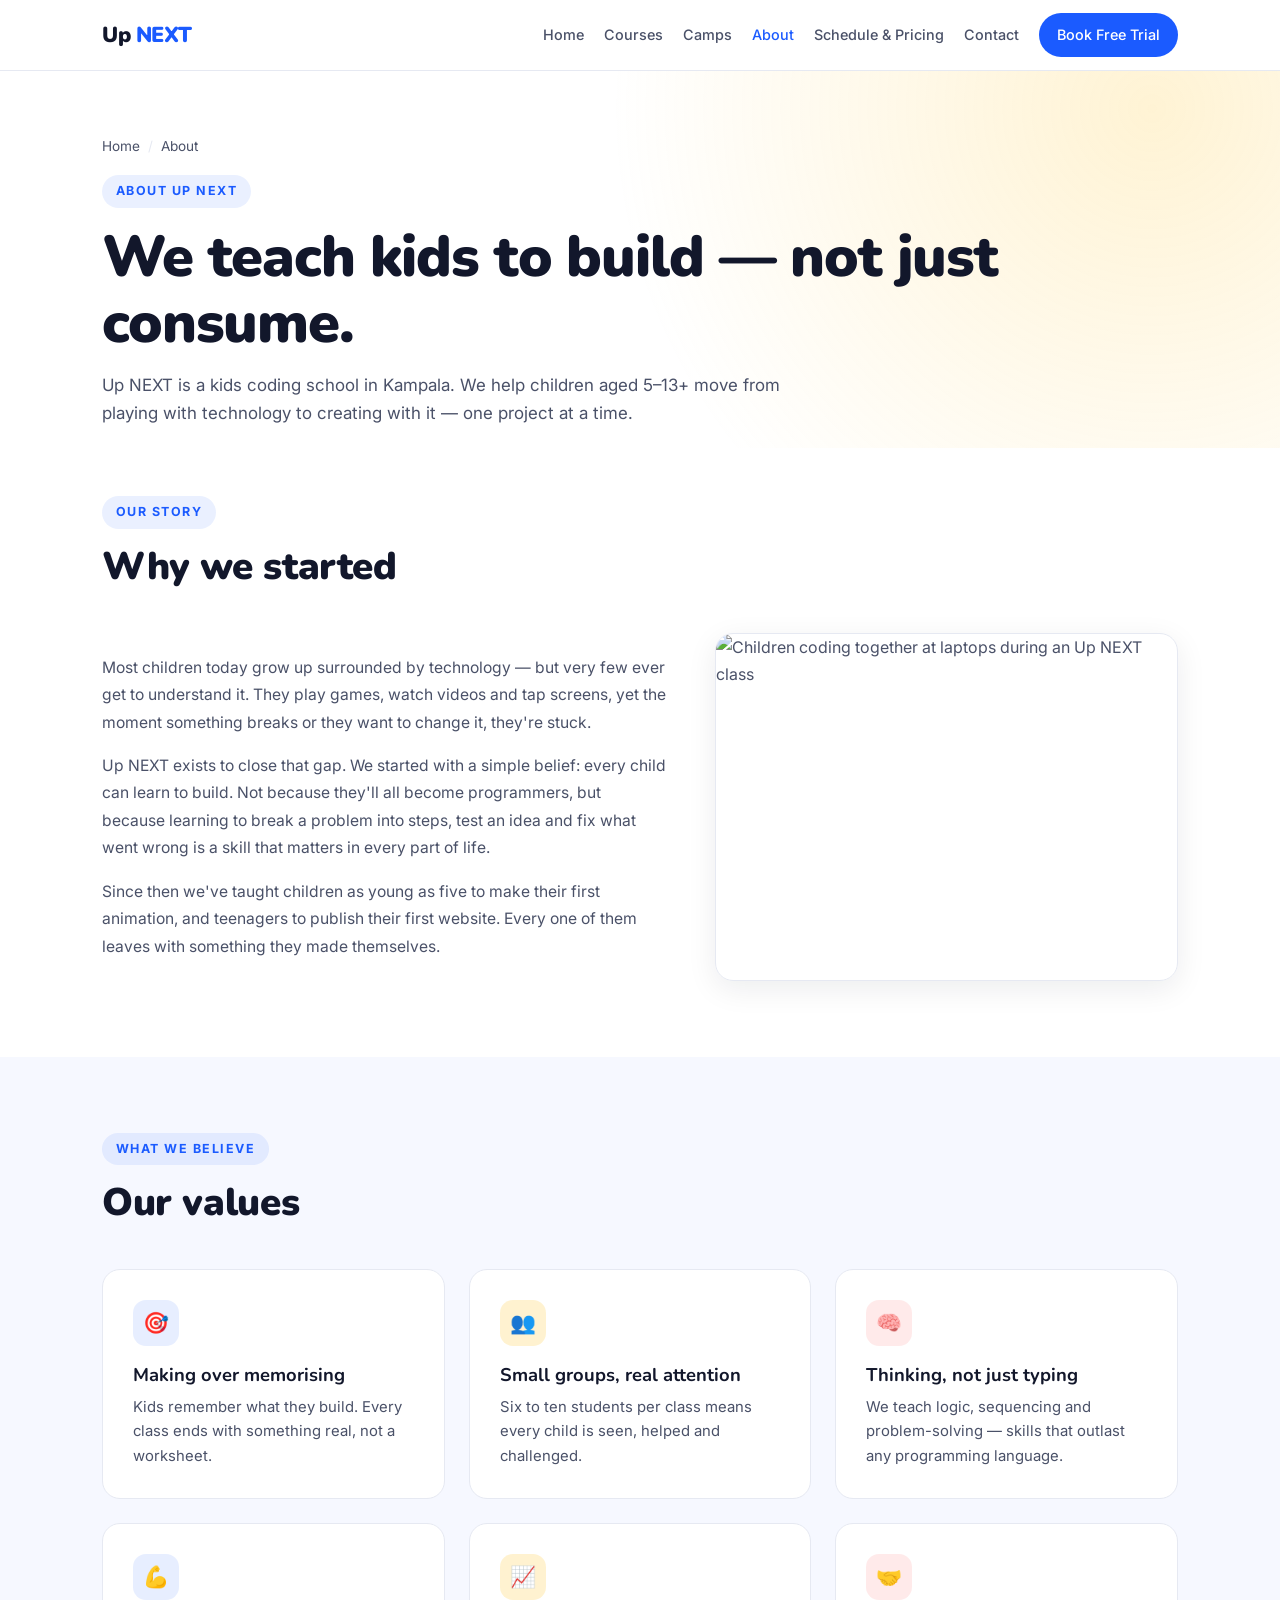
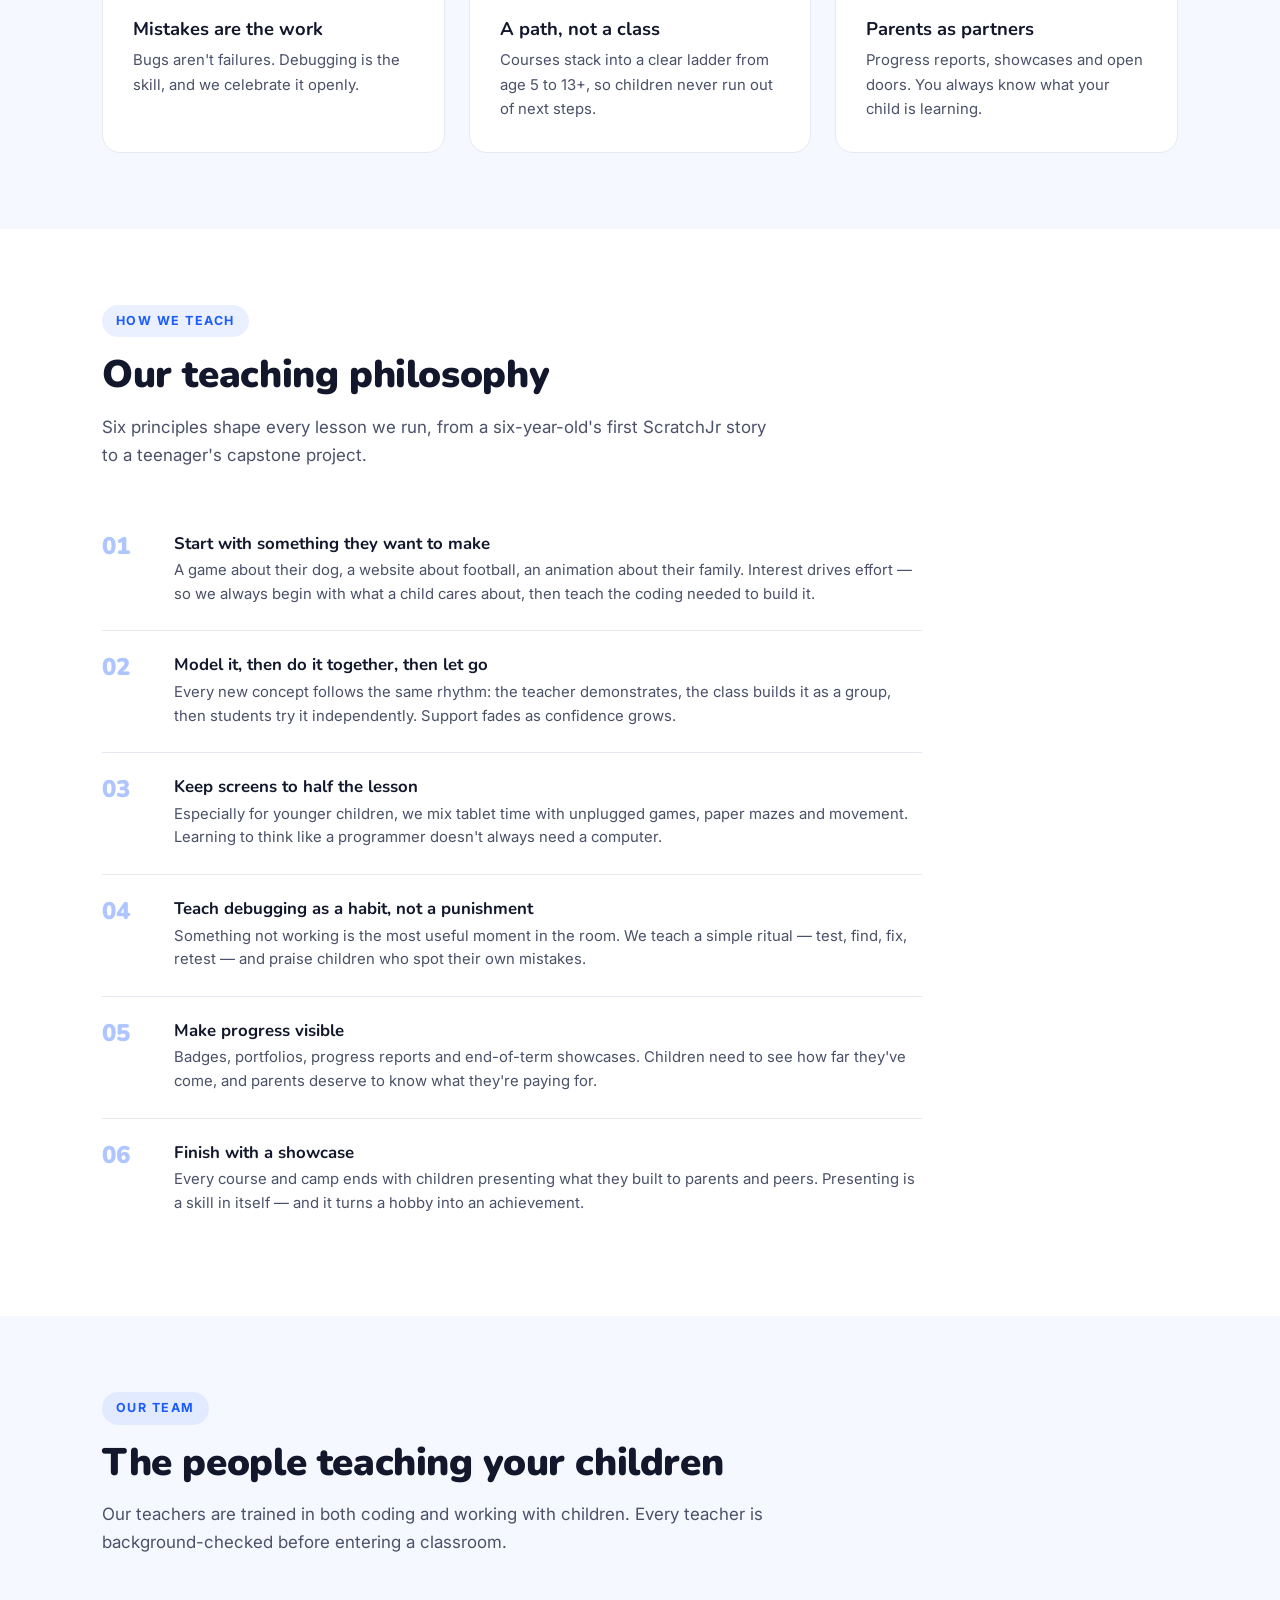
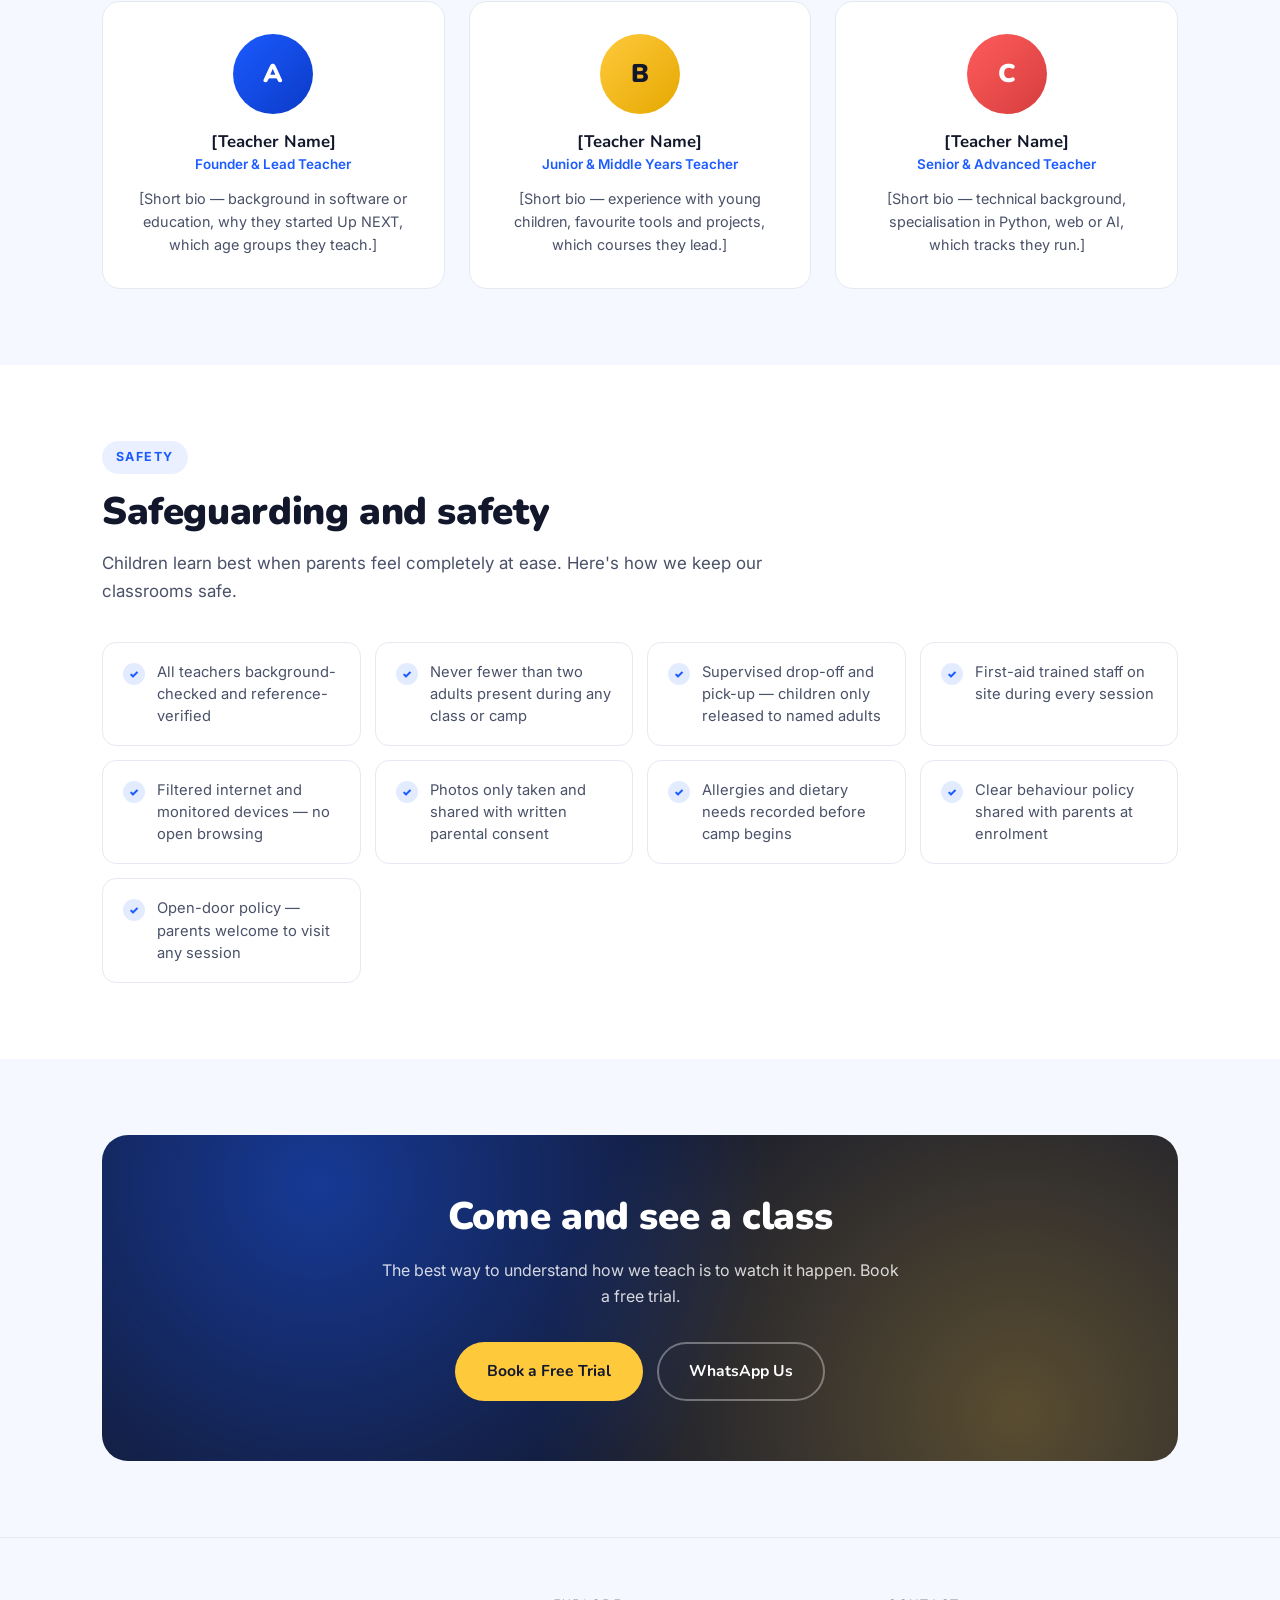
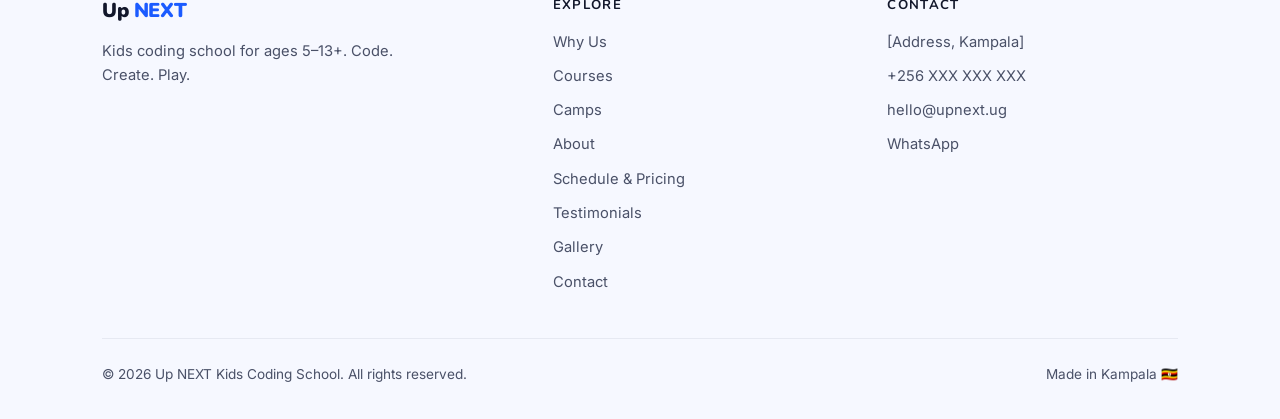
==== about.html @ 72ce0f62 "Initial commit — Up NEXT website" ====
<!DOCTYPE html>
<html lang="en">
<head>
<meta charset="UTF-8" />
<meta name="viewport" content="width=device-width, initial-scale=1.0" />
<title>About Us | Up NEXT Kids Coding School</title>
<meta name="description" content="Up NEXT is a kids coding school in Kampala teaching ages 5–13+ to build games, websites and apps. Meet our team and learn how we teach." />
<link rel="canonical" href="https://upnext.ug/about.html" />

<meta property="og:title" content="About Up NEXT — Kids Coding School" />
<meta property="og:description" content="We teach kids to build, not just consume. Small classes, real projects, ages 5–13+." />
<meta property="og:type" content="website" />
<meta property="og:url" content="https://upnext.ug/about.html" />
<meta property="og:image" content="https://upnext.ug/assets/preview.jpg" />

<link rel="preconnect" href="https://fonts.googleapis.com" />
<link rel="preconnect" href="https://fonts.gstatic.com" crossorigin />
<link href="https://fonts.googleapis.com/css2?family=Nunito:wght@400;700;900&family=Inter:wght@400;500;600&display=swap" rel="stylesheet" />
<link rel="stylesheet" href="assets/styles.css" />
</head>
<body>

<header>
  <div class="wrap nav">
    <a href="index.html" class="brand">Up <span>NEXT</span></a>
    <button class="burger" id="burger" aria-label="Menu" aria-expanded="false">
      <span></span><span></span><span></span>
    </button>
    <nav class="nav-links" id="navLinks">
      <a href="index.html">Home</a>
      <a href="courses.html">Courses</a>
      <a href="camps.html">Camps</a>
      <a href="about.html" class="active">About</a>
      <a href="schedule.html">Schedule &amp; Pricing</a>
      <a href="contact.html">Contact</a>
      <a href="contact.html" class="nav-cta">Book Free Trial</a>
    </nav>
  </div>
</header>

<!-- ==================== HERO ==================== -->
<div class="page-hero">
  <div class="wrap">
    <p class="crumbs"><a href="index.html">Home</a><span>/</span>About</p>
    <span class="eyebrow">About Up NEXT</span>
    <h1>We teach kids to build — not just consume.</h1>
    <p class="lead">
      Up NEXT is a kids coding school in Kampala. We help children aged 5–13+
      move from playing with technology to creating with it — one project at a time.
    </p>
  </div>
</div>

<!-- ==================== STORY ==================== -->
<section style="padding-top:48px">
  <div class="wrap">
    <span class="eyebrow">Our story</span>
    <h2>Why we started</h2>

    <div class="story">
      <div class="story-text">
        <p>
          Most children today grow up surrounded by technology — but very few
          ever get to understand it. They play games, watch videos and tap
          screens, yet the moment something breaks or they want to change it,
          they're stuck.
        </p>
        <p>
          Up NEXT exists to close that gap. We started with a simple belief:
          every child can learn to build. Not because they'll all become
          programmers, but because learning to break a problem into steps,
          test an idea and fix what went wrong is a skill that matters in
          every part of life.
        </p>
        <p>
          Since then we've taught children as young as five to make their
          first animation, and teenagers to publish their first website.
          Every one of them leaves with something they made themselves.
        </p>
      </div>

      <div class="story-img">
        <img src="assets/gallery/class-01.jpg"
             alt="Children coding together at laptops during an Up NEXT class"
             loading="lazy" />
      </div>
    </div>
  </div>
</section>

<!-- ==================== VALUES ==================== -->
<section class="soft">
  <div class="wrap">
    <span class="eyebrow">What we believe</span>
    <h2>Our values</h2>

    <div class="grid-3">
      <div class="card">
        <div class="icon">🎯</div>
        <h3>Making over memorising</h3>
        <p>Kids remember what they build. Every class ends with something real, not a worksheet.</p>
      </div>
      <div class="card">
        <div class="icon y">👥</div>
        <h3>Small groups, real attention</h3>
        <p>Six to ten students per class means every child is seen, helped and challenged.</p>
      </div>
      <div class="card">
        <div class="icon c">🧠</div>
        <h3>Thinking, not just typing</h3>
        <p>We teach logic, sequencing and problem-solving — skills that outlast any programming language.</p>
      </div>
      <div class="card">
        <div class="icon">💪</div>
        <h3>Mistakes are the work</h3>
        <p>Bugs aren't failures. Debugging is the skill, and we celebrate it openly.</p>
      </div>
      <div class="card">
        <div class="icon y">📈</div>
        <h3>A path, not a class</h3>
        <p>Courses stack into a clear ladder from age 5 to 13+, so children never run out of next steps.</p>
      </div>
      <div class="card">
        <div class="icon c">🤝</div>
        <h3>Parents as partners</h3>
        <p>Progress reports, showcases and open doors. You always know what your child is learning.</p>
      </div>
    </div>
  </div>
</section>

<!-- ==================== PHILOSOPHY ==================== -->
<section>
  <div class="wrap">
    <span class="eyebrow">How we teach</span>
    <h2>Our teaching philosophy</h2>
    <p class="lead" style="margin-top:16px">
      Six principles shape every lesson we run, from a six-year-old's first
      ScratchJr story to a teenager's capstone project.
    </p>

    <div class="philosophy">

      <div class="phil-item">
        <div class="phil-num">01</div>
        <div>
          <h3>Start with something they want to make</h3>
          <p>A game about their dog, a website about football, an animation about their family. Interest drives effort — so we always begin with what a child cares about, then teach the coding needed to build it.</p>
        </div>
      </div>

      <div class="phil-item">
        <div class="phil-num">02</div>
        <div>
          <h3>Model it, then do it together, then let go</h3>
          <p>Every new concept follows the same rhythm: the teacher demonstrates, the class builds it as a group, then students try it independently. Support fades as confidence grows.</p>
        </div>
      </div>

      <div class="phil-item">
        <div class="phil-num">03</div>
        <div>
          <h3>Keep screens to half the lesson</h3>
          <p>Especially for younger children, we mix tablet time with unplugged games, paper mazes and movement. Learning to think like a programmer doesn't always need a computer.</p>
        </div>
      </div>

      <div class="phil-item">
        <div class="phil-num">04</div>
        <div>
          <h3>Teach debugging as a habit, not a punishment</h3>
          <p>Something not working is the most useful moment in the room. We teach a simple ritual — test, find, fix, retest — and praise children who spot their own mistakes.</p>
        </div>
      </div>

      <div class="phil-item">
        <div class="phil-num">05</div>
        <div>
          <h3>Make progress visible</h3>
          <p>Badges, portfolios, progress reports and end-of-term showcases. Children need to see how far they've come, and parents deserve to know what they're paying for.</p>
        </div>
      </div>

      <div class="phil-item">
        <div class="phil-num">06</div>
        <div>
          <h3>Finish with a showcase</h3>
          <p>Every course and camp ends with children presenting what they built to parents and peers. Presenting is a skill in itself — and it turns a hobby into an achievement.</p>
        </div>
      </div>

    </div>
  </div>
</section>

<!-- ==================== TEAM ==================== -->
<section class="soft">
  <div class="wrap">
    <span class="eyebrow">Our team</span>
    <h2>The people teaching your children</h2>
    <p class="lead" style="margin-top:16px">
      Our teachers are trained in both coding and working with children.
      Every teacher is background-checked before entering a classroom.
    </p>

    <div class="team-grid">

      <div class="team-card">
        <div class="team-avatar">A</div>
        <h3>[Teacher Name]</h3>
        <div class="team-role">Founder &amp; Lead Teacher</div>
        <p>[Short bio — background in software or education, why they started Up NEXT, which age groups they teach.]</p>
      </div>

      <div class="team-card">
        <div class="team-avatar y">B</div>
        <h3>[Teacher Name]</h3>
        <div class="team-role">Junior &amp; Middle Years Teacher</div>
        <p>[Short bio — experience with young children, favourite tools and projects, which courses they lead.]</p>
      </div>

      <div class="team-card">
        <div class="team-avatar c">C</div>
        <h3>[Teacher Name]</h3>
        <div class="team-role">Senior &amp; Advanced Teacher</div>
        <p>[Short bio — technical background, specialisation in Python, web or AI, which tracks they run.]</p>
      </div>

    </div>
  </div>
</section>

<!-- ==================== SAFETY ==================== -->
<section>
  <div class="wrap">
    <span class="eyebrow">Safety</span>
    <h2>Safeguarding and safety</h2>
    <p class="lead" style="margin-top:16px">
      Children learn best when parents feel completely at ease. Here's how we
      keep our classrooms safe.
    </p>

    <div class="includes-grid">
      <div class="include">
        <div class="tick">✓</div>
        <div>All teachers background-checked and reference-verified</div>
      </div>
      <div class="include">
        <div class="tick">✓</div>
        <div>Never fewer than two adults present during any class or camp</div>
      </div>
      <div class="include">
        <div class="tick">✓</div>
        <div>Supervised drop-off and pick-up — children only released to named adults</div>
      </div>
      <div class="include">
        <div class="tick">✓</div>
        <div>First-aid trained staff on site during every session</div>
      </div>
      <div class="include">
        <div class="tick">✓</div>
        <div>Filtered internet and monitored devices — no open browsing</div>
      </div>
      <div class="include">
        <div class="tick">✓</div>
        <div>Photos only taken and shared with written parental consent</div>
      </div>
      <div class="include">
        <div class="tick">✓</div>
        <div>Allergies and dietary needs recorded before camp begins</div>
      </div>
      <div class="include">
        <div class="tick">✓</div>
        <div>Clear behaviour policy shared with parents at enrolment</div>
      </div>
      <div class="include">
        <div class="tick">✓</div>
        <div>Open-door policy — parents welcome to visit any session</div>
      </div>
    </div>
  </div>
</section>

<!-- ==================== CTA ==================== -->
<section class="soft">
  <div class="wrap">
    <div class="cta">
      <h2>Come and see a class</h2>
      <p>The best way to understand how we teach is to watch it happen. Book a free trial.</p>
      <div class="btns">
        <a href="contact.html" class="btn btn-primary">Book a Free Trial</a>
        <a href="https://wa.me/256XXXXXXXXX" class="btn btn-ghost">WhatsApp Us</a>
      </div>
    </div>
  </div>
</section>

<footer>
  <div class="wrap">
    <div class="foot-grid">
      <div>
        <a href="index.html" class="brand" style="font-size:1.25rem">Up <span>NEXT</span></a>
        <p style="margin-top:14px;font-size:.92rem;max-width:34ch">
          Kids coding school for ages 5–13+. Code. Create. Play.
        </p>
      </div>
      <div>
        <h4>Explore</h4>
        <ul>
          <li><a href="index.html#why">Why Us</a></li>
          <li><a href="courses.html">Courses</a></li>
          <li><a href="camps.html">Camps</a></li>
          <li><a href="about.html">About</a></li>
          <li><a href="schedule.html">Schedule &amp; Pricing</a></li>
          <li><a href="index.html#testimonials">Testimonials</a></li>
          <li><a href="index.html#gallery">Gallery</a></li>
          <li><a href="contact.html">Contact</a></li>
        </ul>
      </div>
      <div>
        <h4>Contact</h4>
        <ul>
          <li>[Address, Kampala]</li>
          <li><a href="tel:+256XXXXXXXXX">+256 XXX XXX XXX</a></li>
          <li><a href="mailto:hello@upnext.ug">hello@upnext.ug</a></li>
          <li><a href="https://wa.me/256XXXXXXXXX">WhatsApp</a></li>
        </ul>
      </div>
    </div>
    <div class="foot-bottom">
      <span>© <span id="year"></span> Up NEXT Kids Coding School. All rights reserved.</span>
      <span>Made in Kampala 🇺🇬</span>
    </div>
  </div>
</footer>

<script src="assets/script.js"></script>
</body>
</html>
---- assets/styles.css ----
/* ============================================================
   Up NEXT — Kids Coding School
   Master stylesheet
   ============================================================ */

:root{
  --blue:#1B5BFF;
  --blue-dark:#0B3AC7;
  --yellow:#FFC93C;
  --coral:#FF5C5C;
  --ink:#12172B;
  --body:#4A5168;
  --line:#E6E9F2;
  --bg:#FFFFFF;
  --bg-soft:#F6F8FF;
  --radius:18px;
  --shadow:0 8px 30px rgba(18,23,43,.08);
  --max:1120px;
}

*{box-sizing:border-box;margin:0;padding:0}
html{scroll-behavior:smooth}
body{
  font-family:'Inter',system-ui,-apple-system,"Segoe UI",sans-serif;
  color:var(--body);background:var(--bg);line-height:1.65;
  -webkit-font-smoothing:antialiased;
}
h1,h2,h3,h4,.brand{font-family:'Nunito',system-ui,sans-serif;color:var(--ink);line-height:1.15}
h1{font-size:clamp(2.1rem,5.5vw,3.6rem);font-weight:900;letter-spacing:-.02em}
h2{font-size:clamp(1.6rem,3.6vw,2.4rem);font-weight:900;letter-spacing:-.01em}
h3{font-size:1.15rem;font-weight:700}
a{color:var(--blue);text-decoration:none}
a:hover{text-decoration:underline}
img{max-width:100%;display:block}
code{
  font-family:ui-monospace,SFMono-Regular,Menlo,monospace;font-size:.9em;
  background:rgba(27,91,255,.08);padding:2px 6px;border-radius:5px;
  color:var(--blue-dark);
}

.wrap{max-width:var(--max);margin:0 auto;padding:0 22px}
section{padding:76px 0}
.soft{background:var(--bg-soft)}

.eyebrow{
  display:inline-block;font-size:.78rem;font-weight:700;letter-spacing:.12em;
  text-transform:uppercase;color:var(--blue);background:rgba(27,91,255,.09);
  padding:6px 14px;border-radius:999px;margin-bottom:16px;
}
.lead{font-size:1.06rem;max-width:62ch}
.center{text-align:center}
.center .lead{margin-left:auto;margin-right:auto}

/* ============================================================
   Header / Nav
   ============================================================ */
header{
  position:sticky;top:0;z-index:50;background:rgba(255,255,255,.92);
  backdrop-filter:blur(12px);border-bottom:1px solid var(--line);
}
.nav{display:flex;align-items:center;justify-content:space-between;height:70px}
.brand{font-size:1.35rem;font-weight:900;color:var(--ink);letter-spacing:-.02em}
.brand span{color:var(--blue)}
.nav-links{display:flex;gap:20px;align-items:center}
.nav-links a{color:var(--body);font-size:.9rem;font-weight:500;white-space:nowrap}
.nav-links a:hover,.nav-links a.active{color:var(--blue);text-decoration:none}
.nav-cta{
  background:var(--blue);color:#fff !important;padding:10px 18px;
  border-radius:999px;font-weight:600;font-size:.88rem;
}
.nav-cta:hover{background:var(--blue-dark);text-decoration:none}

.burger{display:none;background:none;border:0;cursor:pointer;padding:8px}
.burger span{
  display:block;width:24px;height:2.5px;background:var(--ink);
  border-radius:2px;margin:5px 0;transition:.25s;
}

@media(max-width:980px){
  .nav-links{
    position:absolute;top:70px;left:0;right:0;background:#fff;
    flex-direction:column;gap:0;padding:8px 22px 20px;
    border-bottom:1px solid var(--line);display:none;align-items:flex-start;
  }
  .nav-links.open{display:flex}
  .nav-links a{
    padding:12px 0;width:100%;border-bottom:1px solid var(--line);
    font-size:1rem;white-space:normal;
  }
  .nav-links a:last-child{border-bottom:0}
  .nav-cta{margin-top:14px;text-align:center;border-bottom:0 !important;display:block}
  .burger{display:block}
}

/* ============================================================
   Hero
   ============================================================ */
.hero{
  background:
    radial-gradient(circle at 88% 12%, rgba(255,201,60,.28), transparent 42%),
    radial-gradient(circle at 8% 88%, rgba(27,91,255,.14), transparent 45%),
    #fff;
  padding:88px 0 80px;
}
.hero-grid{display:grid;grid-template-columns:1.15fr .85fr;gap:56px;align-items:center}
@media(max-width:900px){.hero-grid{grid-template-columns:1fr;gap:40px}}
.hero p.lead{margin:22px 0 30px}
.btns{display:flex;gap:14px;flex-wrap:wrap}
.btn{
  display:inline-block;padding:15px 30px;border-radius:999px;font-weight:700;
  font-size:.98rem;font-family:'Nunito',sans-serif;transition:.2s;
  border:2px solid transparent;cursor:pointer;
}
.btn-primary{background:var(--blue);color:#fff}
.btn-primary:hover{background:var(--blue-dark);text-decoration:none;transform:translateY(-2px)}
.btn-ghost{border-color:var(--line);color:var(--ink);background:#fff}
.btn-ghost:hover{border-color:var(--blue);color:var(--blue);text-decoration:none}
.btn-block{display:block;width:100%;text-align:center}

.hero-badges{
  display:flex;gap:22px;flex-wrap:wrap;margin-top:34px;
  font-size:.88rem;font-weight:500;color:var(--ink);
}
.hero-badges div{display:flex;align-items:center;gap:8px}

.hero-card{
  background:#fff;border-radius:24px;padding:30px;box-shadow:var(--shadow);
  border:1px solid var(--line);
}
.hero-card h3{margin-bottom:6px;font-size:1.3rem}
.hero-card p{font-size:.92rem;margin-bottom:20px}
.ladder{list-style:none;display:flex;flex-direction:column;gap:2px}
.ladder li{
  display:flex;justify-content:space-between;align-items:center;
  padding:11px 14px;border-radius:11px;font-size:.89rem;background:var(--bg-soft);
}
.ladder li b{color:var(--ink);font-weight:700}
.ladder li em{font-style:normal;color:var(--blue);font-weight:600;font-size:.82rem}

/* ============================================================
   Grids & generic cards
   ============================================================ */
.grid-3{display:grid;grid-template-columns:repeat(3,1fr);gap:24px;margin-top:44px}
.grid-2{display:grid;grid-template-columns:repeat(2,1fr);gap:24px;margin-top:44px}
@media(max-width:900px){.grid-3,.grid-2{grid-template-columns:1fr}}

.card{
  background:#fff;border:1px solid var(--line);border-radius:var(--radius);
  padding:30px;transition:.22s;
}
.card:hover{transform:translateY(-4px);box-shadow:var(--shadow);border-color:transparent}
.icon{
  width:46px;height:46px;border-radius:13px;display:grid;place-items:center;
  font-size:1.3rem;margin-bottom:18px;background:rgba(27,91,255,.1);
}
.icon.y{background:rgba(255,201,60,.24)}
.icon.c{background:rgba(255,92,92,.13)}
.card h3{margin-bottom:9px}
.card p{font-size:.93rem}

/* ============================================================
   Course cards
   ============================================================ */
.course{
  background:#fff;border:1px solid var(--line);border-radius:var(--radius);
  padding:30px;display:flex;flex-direction:column;transition:.22s;
}
.course:hover{box-shadow:var(--shadow);border-color:transparent;transform:translateY(-4px)}
.age-tag{
  align-self:flex-start;font-family:'Nunito',sans-serif;font-weight:900;
  font-size:.82rem;background:var(--ink);color:#fff;padding:5px 14px;
  border-radius:999px;margin-bottom:16px;letter-spacing:.02em;
}
.course h3{font-size:1.28rem;margin-bottom:4px}
.course .sub{font-size:.88rem;color:var(--blue);font-weight:600;margin-bottom:16px}
.course ul{
  list-style:none;font-size:.9rem;margin:14px 0 0;
  display:flex;flex-direction:column;gap:7px;
}
.course ul li{position:relative;padding-left:20px}
.course ul li::before{
  content:"";position:absolute;left:0;top:.62em;width:7px;height:7px;
  border-radius:50%;background:var(--yellow);
}
.meta{
  font-size:.85rem;color:var(--body);margin-top:18px;
  padding-top:18px;border-top:1px dashed var(--line);
}
.price{
  font-family:'Nunito',sans-serif;font-weight:900;font-size:1.16rem;
  color:var(--ink);margin-top:10px;
}
.price small{
  display:block;font-family:'Inter',sans-serif;font-weight:400;
  font-size:.78rem;color:var(--body);margin-top:3px;
}
.course-link{
  display:inline-block;margin-top:18px;font-weight:600;font-size:.9rem;
  font-family:'Nunito',sans-serif;
}

/* ============================================================
   Tables
   ============================================================ */
.table-wrap{
  overflow-x:auto;margin-top:36px;border-radius:var(--radius);
  border:1px solid var(--line);background:#fff;
}
table{width:100%;border-collapse:collapse;font-size:.92rem;min-width:520px}
th,td{text-align:left;padding:15px 20px;border-bottom:1px solid var(--line)}
th{
  background:var(--bg-soft);font-family:'Nunito',sans-serif;font-weight:700;
  color:var(--ink);font-size:.85rem;text-transform:uppercase;letter-spacing:.05em;
}
tr:last-child td{border-bottom:0}
td strong{color:var(--ink);font-weight:600}

/* ============================================================
   FAQ
   ============================================================ */
.faq{max-width:820px;margin:40px auto 0}
details{
  background:#fff;border:1px solid var(--line);border-radius:14px;
  margin-bottom:12px;overflow:hidden;
}
summary{
  padding:20px 24px;cursor:pointer;font-weight:600;color:var(--ink);
  font-size:.98rem;list-style:none;display:flex;justify-content:space-between;
  align-items:center;gap:16px;
}
summary::-webkit-details-marker{display:none}
summary::after{
  content:"+";font-size:1.5rem;color:var(--blue);font-weight:400;
  line-height:1;flex-shrink:0;
}
details[open] summary::after{content:"–"}
details[open] summary{border-bottom:1px solid var(--line)}
details p{padding:18px 24px 22px;font-size:.93rem}

/* ============================================================
   Forms
   ============================================================ */
.form-card{
  background:#fff;border:1px solid var(--line);border-radius:var(--radius);
  padding:36px;box-shadow:var(--shadow);
}
.field{margin-bottom:20px}
.field label{
  display:block;font-size:.88rem;font-weight:600;color:var(--ink);margin-bottom:7px;
}
.field label .req{color:var(--coral)}
.field input,.field select,.field textarea{
  width:100%;padding:13px 16px;border:1.5px solid var(--line);
  border-radius:11px;font-family:inherit;font-size:.95rem;color:var(--ink);
  background:#fff;transition:.18s;
}
.field input:focus,.field select:focus,.field textarea:focus{
  outline:none;border-color:var(--blue);box-shadow:0 0 0 4px rgba(27,91,255,.1);
}
.field textarea{resize:vertical;min-height:120px}
.field-row{display:grid;grid-template-columns:1fr 1fr;gap:20px}
@media(max-width:640px){.field-row{grid-template-columns:1fr;gap:0}}
.hint{font-size:.82rem;color:var(--body);margin-top:6px}
.hp{position:absolute;left:-9999px;opacity:0;height:0;width:0}

.form-note{
  font-size:.85rem;margin-top:18px;padding:14px 18px;border-radius:11px;
  background:var(--bg-soft);border:1px solid var(--line);
}
.form-status{
  display:none;padding:14px 18px;border-radius:11px;margin-bottom:20px;
  font-size:.92rem;font-weight:500;line-height:1.55;
}
.form-status.ok{
  display:block;background:rgba(27,91,255,.08);
  border:1px solid rgba(27,91,255,.25);color:var(--blue-dark);
}
.form-status.err{
  display:block;background:rgba(255,92,92,.09);
  border:1px solid rgba(255,92,92,.3);color:#B3261E;
}

/* Radio cards (booking form) */
.radio-row{display:grid;grid-template-columns:1fr 1fr;gap:12px}
@media(max-width:520px){.radio-row{grid-template-columns:1fr}}
.radio-card{position:relative;display:block;cursor:pointer}
.radio-card input{position:absolute;opacity:0;pointer-events:none}
.rc-inner{
  border:1.5px solid var(--line);border-radius:12px;padding:16px 18px;
  transition:.18s;background:#fff;height:100%;
}
.radio-card input:checked + .rc-inner{
  border-color:var(--blue);background:rgba(27,91,255,.05);
  box-shadow:0 0 0 3px rgba(27,91,255,.1);
}
.radio-card input:focus-visible + .rc-inner{
  outline:2px solid var(--blue);outline-offset:2px;
}
.rc-title{
  font-family:'Nunito',sans-serif;font-weight:700;color:var(--ink);
  font-size:.95rem;display:block;
}
.rc-sub{font-size:.82rem;color:var(--body);display:block;margin-top:3px}

/* Consent checkboxes */
.consent{
  display:flex;gap:12px;align-items:flex-start;
  font-size:.88rem;line-height:1.55;font-weight:400;color:var(--body);
}
.consent input{
  width:auto;margin-top:3px;flex-shrink:0;
  accent-color:var(--blue);transform:scale(1.15);
}

/* Summary lists in sidebar */
.summary-list{
  list-style:none;font-size:.9rem;
  display:flex;flex-direction:column;gap:10px;margin-top:14px;
}
.summary-list li{
  display:flex;justify-content:space-between;gap:14px;
  padding-bottom:10px;border-bottom:1px dashed var(--line);
}
.summary-list li:last-child{border-bottom:0;padding-bottom:0}
.summary-list strong{color:var(--ink);font-weight:600;text-align:right}

/* ============================================================
   CTA banner
   ============================================================ */
.cta{
  background:var(--ink);color:#fff;border-radius:26px;padding:60px 40px;
  text-align:center;
  background-image:
    radial-gradient(circle at 20% 15%, rgba(27,91,255,.5), transparent 50%),
    radial-gradient(circle at 85% 85%, rgba(255,201,60,.3), transparent 50%);
}
.cta h2{color:#fff}
.cta p{max-width:52ch;margin:18px auto 32px;color:rgba(255,255,255,.82)}
.cta .btn-primary{background:var(--yellow);color:var(--ink)}
.cta .btn-primary:hover{background:#fff}
.cta .btn-ghost{background:transparent;border-color:rgba(255,255,255,.35);color:#fff}
.cta .btn-ghost:hover{border-color:#fff;background:rgba(255,255,255,.08)}
.cta .btns{justify-content:center}

/* ============================================================
   Page hero (inner pages)
   ============================================================ */
.page-hero{
  padding:64px 0 20px;
  background:
    radial-gradient(circle at 90% 10%, rgba(255,201,60,.22), transparent 45%),
    #fff;
}
.page-hero p.lead{margin-top:16px}
.crumbs{font-size:.85rem;margin-bottom:18px}
.crumbs a{color:var(--body)}
.crumbs span{color:var(--line);margin:0 8px}

/* ============================================================
   Footer
   ============================================================ */
footer{background:var(--bg-soft);padding:60px 0 34px;border-top:1px solid var(--line)}
.foot-grid{display:grid;grid-template-columns:1.4fr 1fr 1fr;gap:44px}
@media(max-width:800px){.foot-grid{grid-template-columns:1fr;gap:32px}}
footer h4{
  font-family:'Nunito',sans-serif;font-size:.82rem;text-transform:uppercase;
  letter-spacing:.1em;color:var(--ink);margin-bottom:16px;
}
footer ul{list-style:none;display:flex;flex-direction:column;gap:10px;font-size:.92rem}
footer a{color:var(--body)}
.foot-bottom{
  margin-top:44px;padding-top:24px;border-top:1px solid var(--line);
  display:flex;justify-content:space-between;gap:16px;flex-wrap:wrap;
  font-size:.85rem;
}

/* ============================================================
   Testimonials
   ============================================================ */
.testimonials-grid{
  display:grid;grid-template-columns:repeat(3,1fr);gap:24px;margin-top:44px;
}
@media(max-width:900px){.testimonials-grid{grid-template-columns:1fr}}

.testimonial{
  background:#fff;border:1px solid var(--line);border-radius:var(--radius);
  padding:32px;position:relative;transition:.22s;
}
.testimonial:hover{
  transform:translateY(-4px);box-shadow:var(--shadow);border-color:transparent;
}
.testimonial::before{
  content:"\201C";font-family:Georgia,"Times New Roman",serif;font-size:4.5rem;
  line-height:1;color:var(--yellow);position:absolute;top:10px;right:24px;
  opacity:.55;
}
.stars{color:var(--yellow);font-size:.95rem;letter-spacing:2px;margin-bottom:14px}
.testimonial blockquote{
  font-size:.96rem;color:var(--body);line-height:1.7;margin-bottom:22px;
  font-style:normal;position:relative;z-index:1;
}
.testimonial-author{
  display:flex;align-items:center;gap:12px;padding-top:18px;
  border-top:1px solid var(--line);
}
.author-avatar{
  width:44px;height:44px;border-radius:50%;
  background:linear-gradient(135deg,var(--blue),var(--blue-dark));
  color:#fff;display:grid;place-items:center;flex-shrink:0;
  font-family:'Nunito',sans-serif;font-weight:900;font-size:1rem;
}
.author-avatar.y{background:linear-gradient(135deg,var(--yellow),#E5A800);color:var(--ink)}
.author-avatar.c{background:linear-gradient(135deg,var(--coral),#D63D3D)}
.author-name{
  font-family:'Nunito',sans-serif;font-weight:700;color:var(--ink);
  font-size:.92rem;line-height:1.3;
}
.author-role{font-size:.82rem;color:var(--body)}

/* ============================================================
   Gallery
   ============================================================ */
.gallery{
  display:grid;grid-template-columns:repeat(4,1fr);
  grid-auto-rows:220px;gap:16px;margin-top:44px;
}
@media(max-width:900px){
  .gallery{grid-template-columns:repeat(2,1fr);grid-auto-rows:180px;gap:12px}
}
@media(max-width:520px){
  .gallery{grid-template-columns:1fr;grid-auto-rows:200px}
}
.gallery-item{
  position:relative;overflow:hidden;border-radius:var(--radius);
  background:var(--bg-soft);border:1px solid var(--line);
}
.gallery-item img{
  width:100%;height:100%;object-fit:cover;
  transition:transform .45s ease;display:block;
}
.gallery-item:hover img{transform:scale(1.06)}
.gallery-item::after{
  content:"";position:absolute;inset:0;pointer-events:none;
  background:linear-gradient(to top,rgba(18,23,43,.8),transparent 55%);
  opacity:0;transition:.3s;
}
.gallery-item:hover::after{opacity:1}
.gallery-caption{
  position:absolute;left:18px;right:18px;bottom:16px;color:#fff;z-index:2;
  font-family:'Nunito',sans-serif;font-weight:700;font-size:.92rem;
  opacity:0;transform:translateY(8px);transition:.3s;
}
.gallery-item:hover .gallery-caption{opacity:1;transform:translateY(0)}
.gallery-item.wide{grid-column:span 2}
.gallery-item.tall{grid-row:span 2}
@media(max-width:900px){.gallery-item.tall{grid-row:span 1}}
@media(max-width:520px){.gallery-item.wide{grid-column:span 1}}
.gallery-placeholder{
  display:grid;place-items:center;height:100%;padding:20px;text-align:center;
  font-size:.85rem;color:var(--body);
  background:repeating-linear-gradient(45deg,
    var(--bg-soft),var(--bg-soft) 10px,
    #EEF2FF 10px,#EEF2FF 20px);
}

/* ============================================================
   Camps
   ============================================================ */
.badge-strip{display:flex;gap:10px;flex-wrap:wrap;margin-top:22px}
.badge-strip span{
  font-size:.82rem;font-weight:600;color:var(--ink);
  background:#fff;border:1px solid var(--line);
  padding:7px 14px;border-radius:999px;
}

.timeline{margin-top:28px;display:flex;flex-direction:column}
.timeline-item{
  display:grid;grid-template-columns:96px 1fr;gap:22px;
  padding:16px 0;border-bottom:1px solid var(--line);
}
.timeline-item:last-child{border-bottom:0;padding-bottom:0}
.timeline-item:first-child{padding-top:0}
.timeline-time{
  font-family:'Nunito',sans-serif;font-weight:900;color:var(--blue);
  font-size:.88rem;padding-top:2px;letter-spacing:-.01em;
}
.timeline-body h4{
  font-family:'Nunito',sans-serif;font-weight:700;color:var(--ink);
  font-size:1rem;margin-bottom:3px;
}
.timeline-body p{font-size:.9rem;line-height:1.55}
@media(max-width:520px){
  .timeline-item{grid-template-columns:1fr;gap:3px;padding:14px 0}
  .timeline-time{
    font-size:.78rem;text-transform:uppercase;letter-spacing:.06em;
  }
}

.includes-grid{
  display:grid;grid-template-columns:repeat(auto-fit,minmax(230px,1fr));
  gap:14px;margin-top:36px;
}
.include{
  display:flex;align-items:flex-start;gap:12px;
  background:#fff;border:1px solid var(--line);border-radius:14px;
  padding:18px 20px;font-size:.92rem;line-height:1.5;
}
.include .tick{
  width:22px;height:22px;border-radius:50%;
  background:rgba(27,91,255,.12);color:var(--blue);
  display:grid;place-items:center;flex-shrink:0;
  font-size:.68rem;font-weight:900;margin-top:2px;
}

/* ============================================================
   About page
   ============================================================ */
.story{
  display:grid;grid-template-columns:1.1fr .9fr;gap:48px;
  align-items:center;margin-top:44px;
}
@media(max-width:900px){.story{grid-template-columns:1fr;gap:32px}}
.story-img{
  border-radius:var(--radius);overflow:hidden;
  border:1px solid var(--line);box-shadow:var(--shadow);
}
.story-img img{width:100%;height:100%;object-fit:cover;aspect-ratio:4/3}
.story-text p + p{margin-top:16px}
.story-text p{font-size:.98rem;line-height:1.75}

.philosophy{display:flex;flex-direction:column;margin-top:40px;max-width:820px}
.phil-item{
  display:grid;grid-template-columns:52px 1fr;gap:20px;
  padding:24px 0;border-bottom:1px solid var(--line);
}
.phil-item:last-child{border-bottom:0}
.phil-num{
  font-family:'Nunito',sans-serif;font-weight:900;font-size:1.5rem;
  color:var(--blue);opacity:.35;line-height:1;
}
.phil-item h3{margin-bottom:6px;font-size:1.05rem}
.phil-item p{font-size:.93rem;line-height:1.6}

.team-grid{
  display:grid;grid-template-columns:repeat(3,1fr);gap:24px;margin-top:44px;
}
@media(max-width:900px){.team-grid{grid-template-columns:1fr}}

.team-card{
  background:#fff;border:1px solid var(--line);border-radius:var(--radius);
  padding:32px;text-align:center;transition:.22s;
}
.team-card:hover{
  transform:translateY(-4px);box-shadow:var(--shadow);border-color:transparent;
}
.team-avatar{
  width:80px;height:80px;border-radius:50%;margin:0 auto 18px;
  display:grid;place-items:center;font-family:'Nunito',sans-serif;
  font-weight:900;font-size:1.6rem;color:#fff;
  background:linear-gradient(135deg,var(--blue),var(--blue-dark));
}
.team-avatar.y{background:linear-gradient(135deg,var(--yellow),#E5A800);color:var(--ink)}
.team-avatar.c{background:linear-gradient(135deg,var(--coral),#D63D3D)}
.team-card h3{font-size:1.05rem;margin-bottom:2px}
.team-role{font-size:.84rem;color:var(--blue);font-weight:600;margin-bottom:12px}
.team-card p{font-size:.9rem;line-height:1.6}
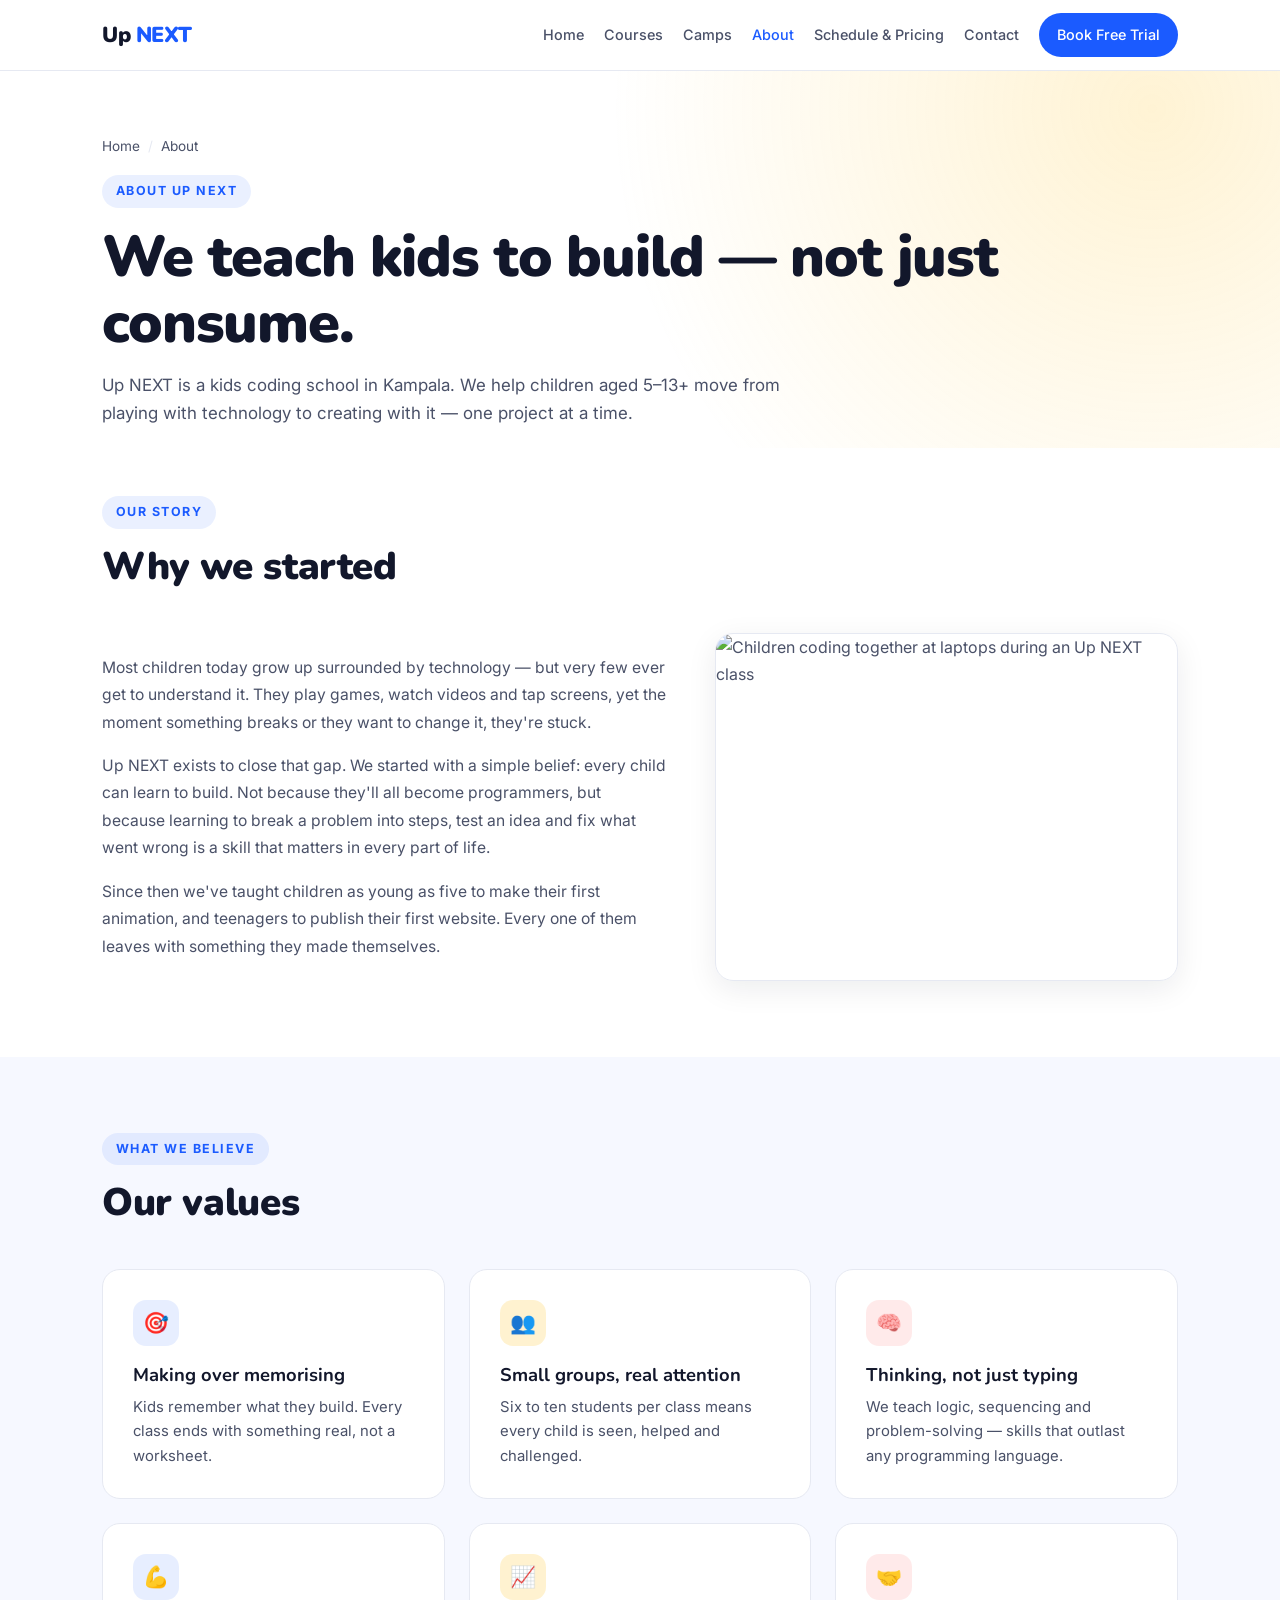
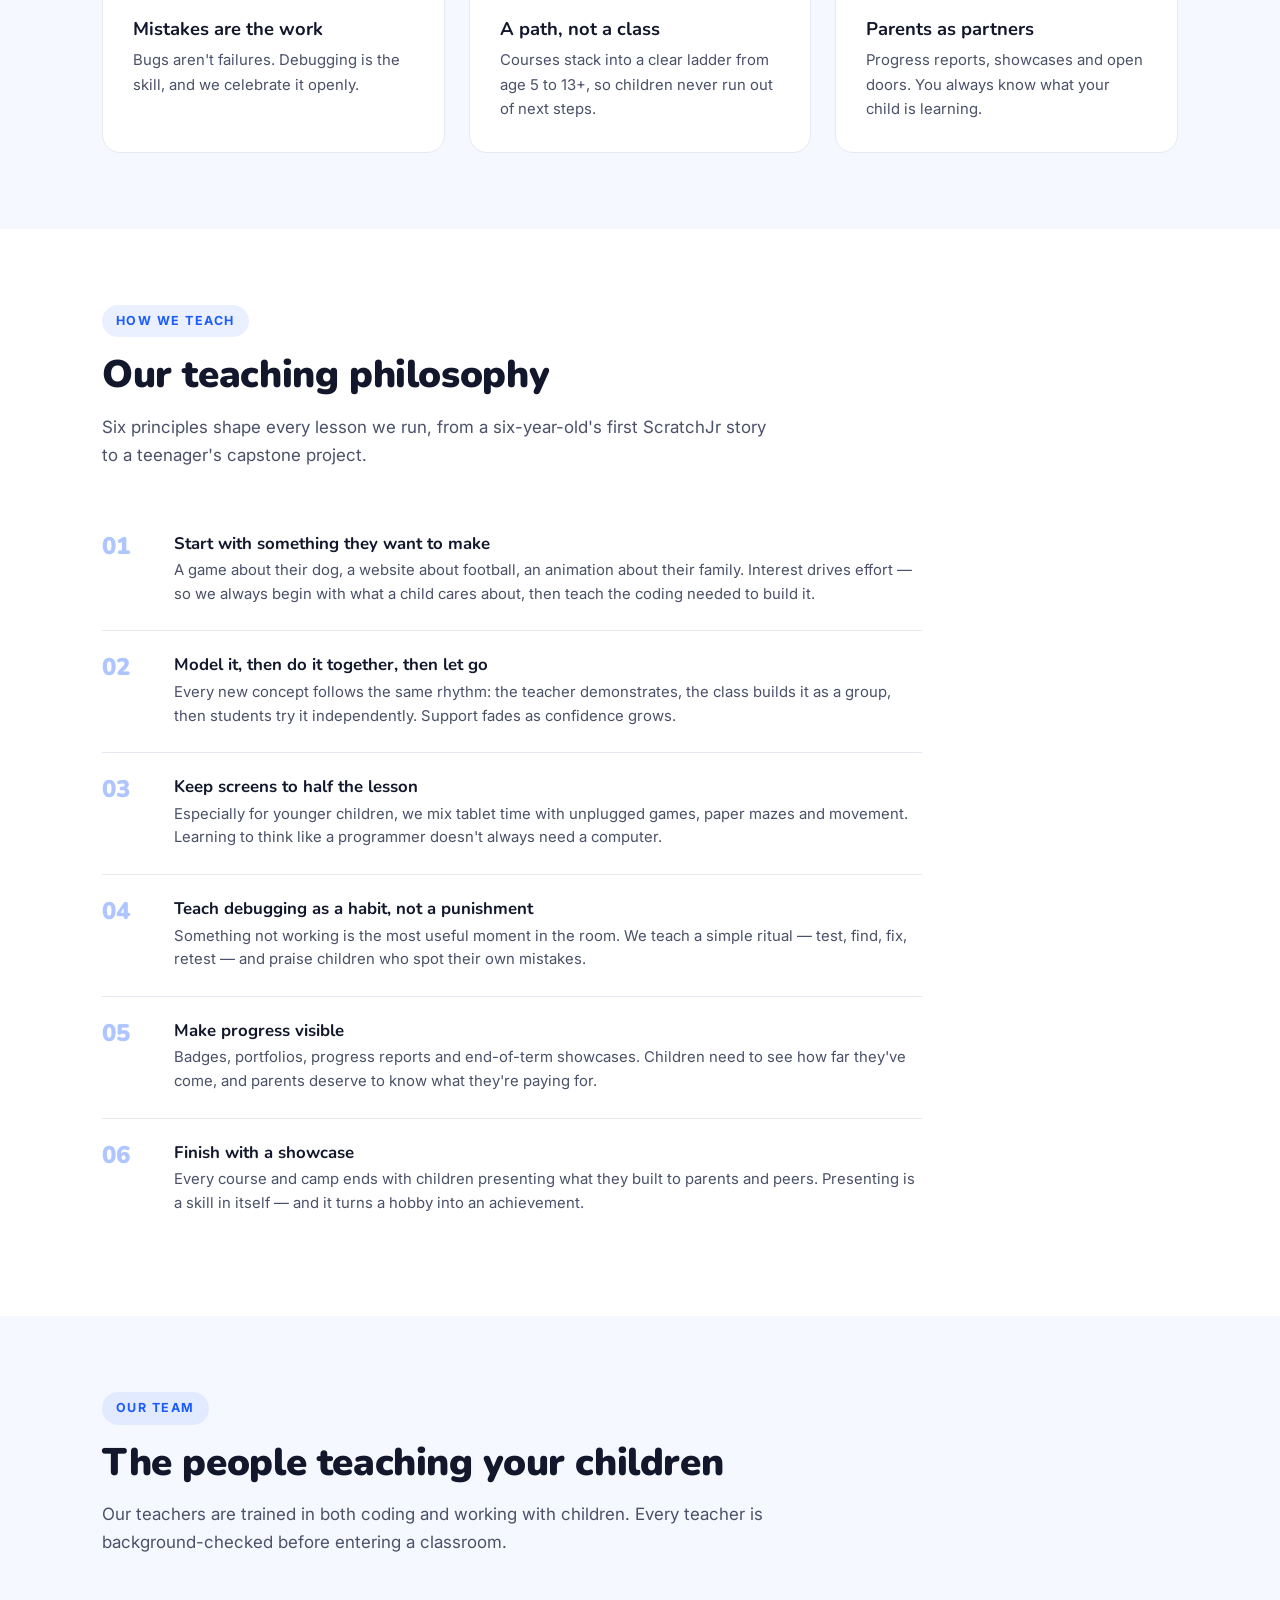
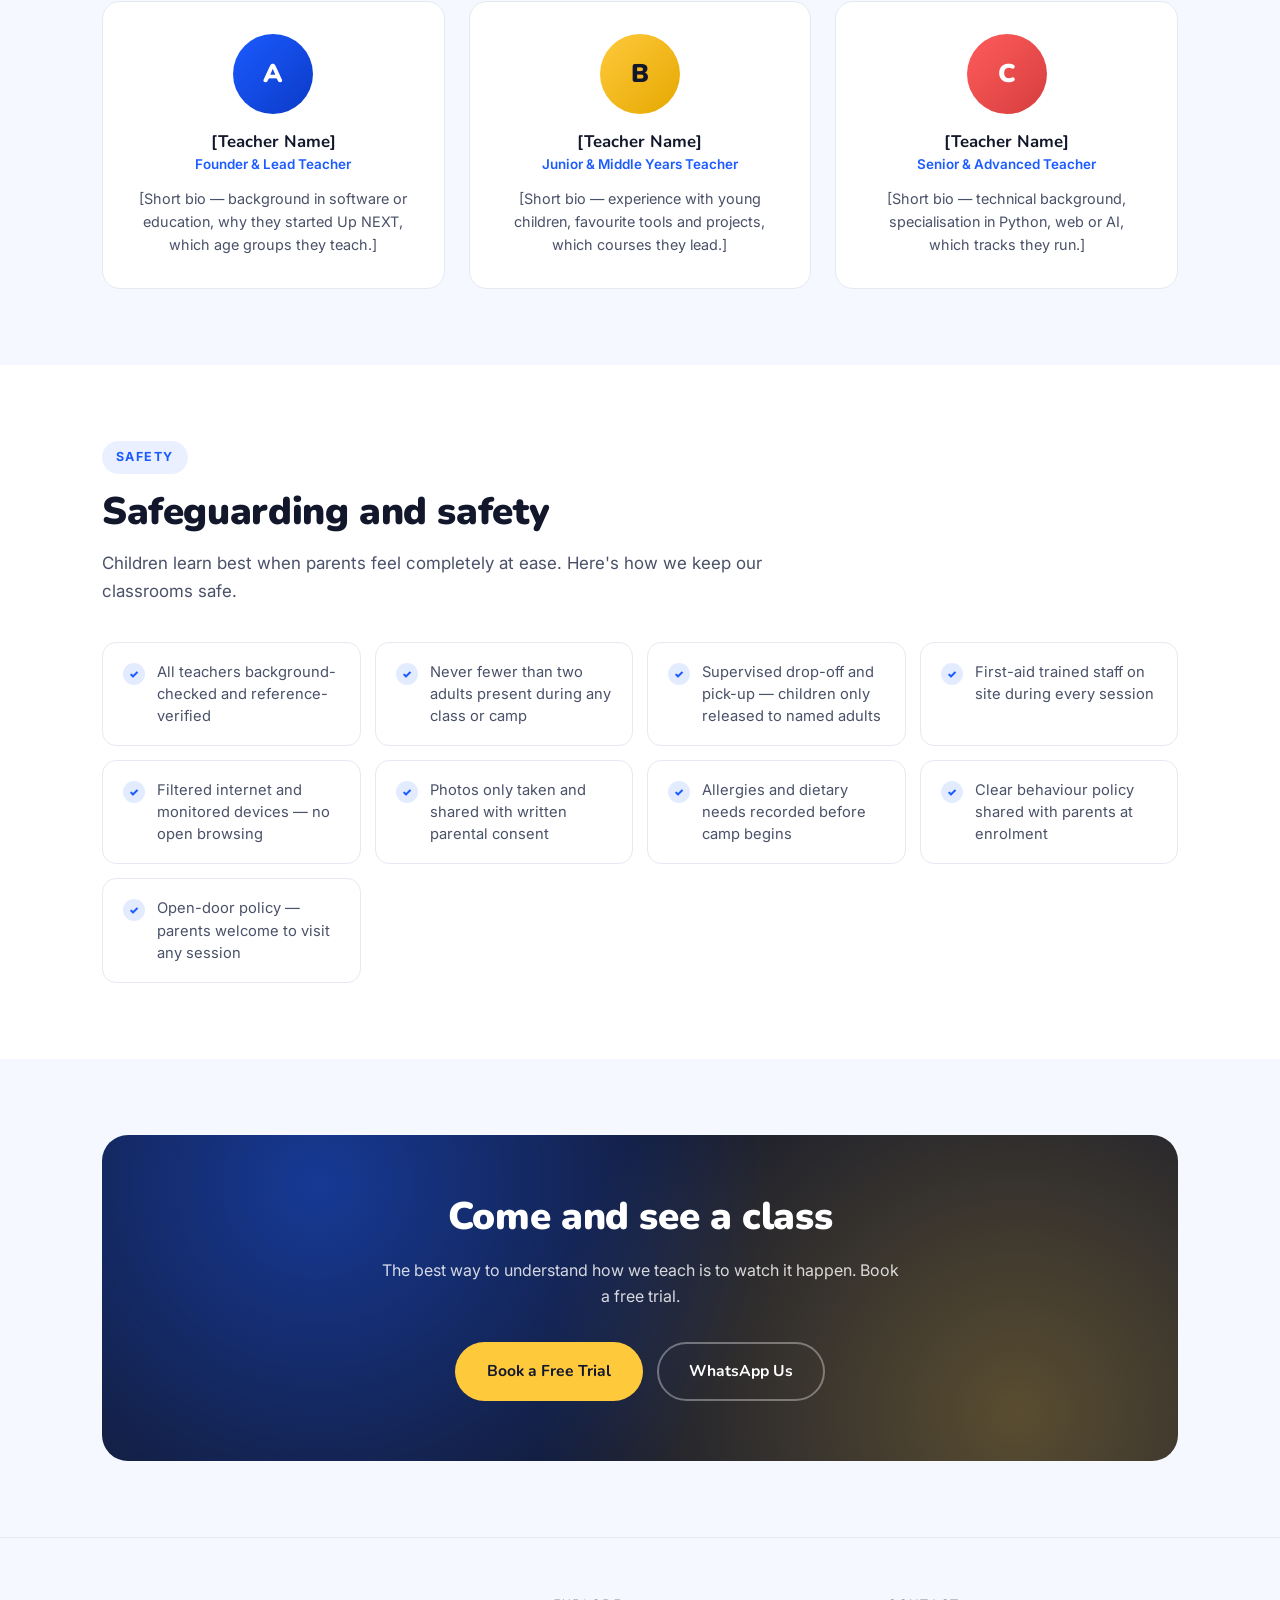
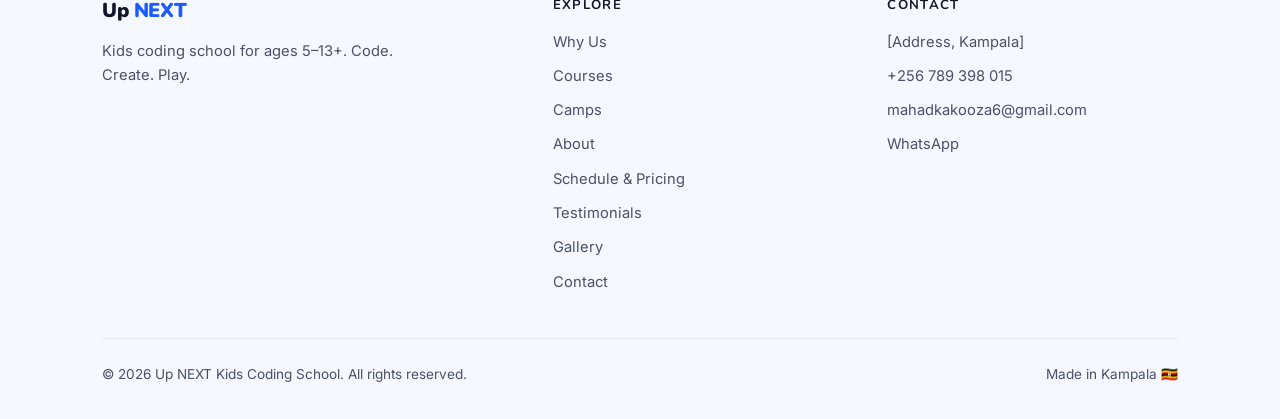
==== commit 877fce83: "little edits" ====
--- a/about.html
+++ b/about.html
@@ -321,9 +321,9 @@
         <h4>Contact</h4>
         <ul>
           <li>[Address, Kampala]</li>
-          <li><a href="tel:+256XXXXXXXXX">+256 XXX XXX XXX</a></li>
-          <li><a href="mailto:hello@upnext.ug">hello@upnext.ug</a></li>
-          <li><a href="https://wa.me/256XXXXXXXXX">WhatsApp</a></li>
+          <li><a href="tel:+256789398015">+256 789 398 015</a></li>
+          <li><a href="mailto:mahadkakooza6@gmail.com">mahadkakooza6@gmail.com</a></li>
+          <li><a href="https://wa.me/256789398015">WhatsApp</a></li>
         </ul>
       </div>
     </div>
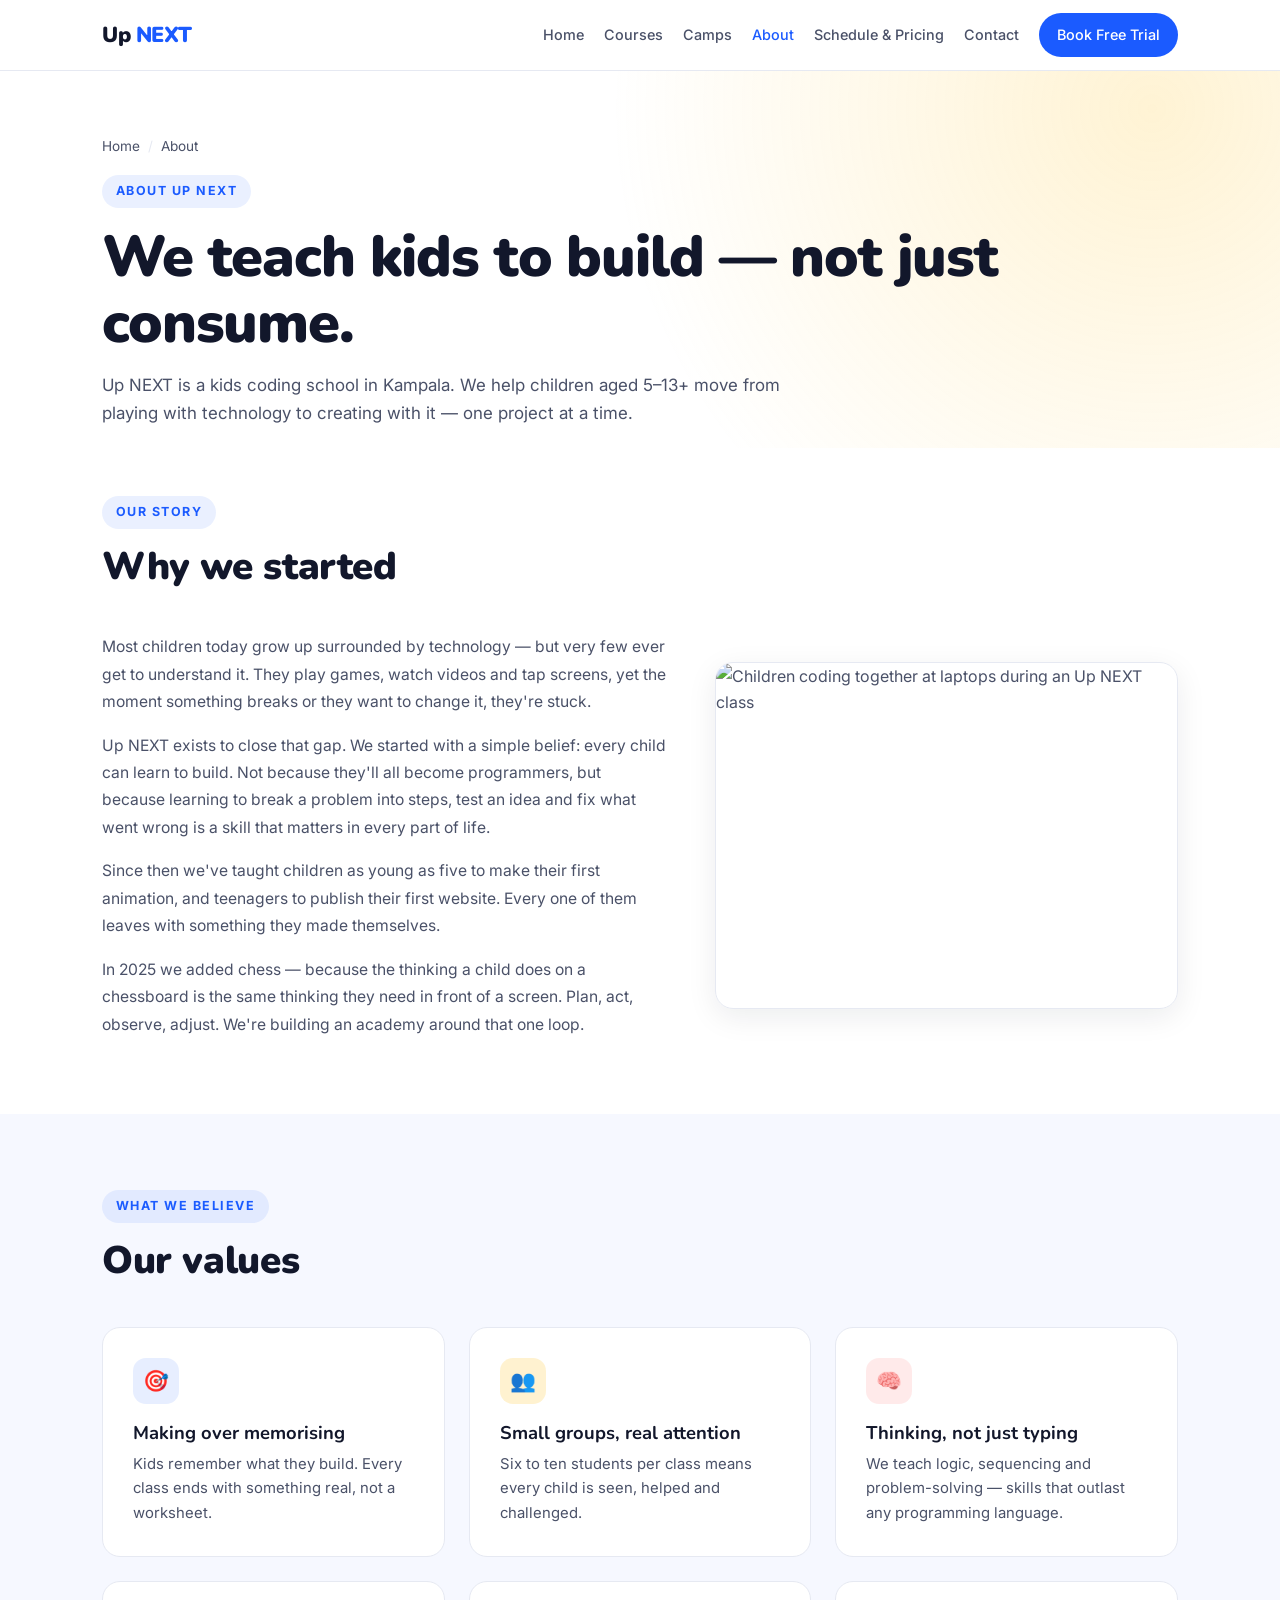
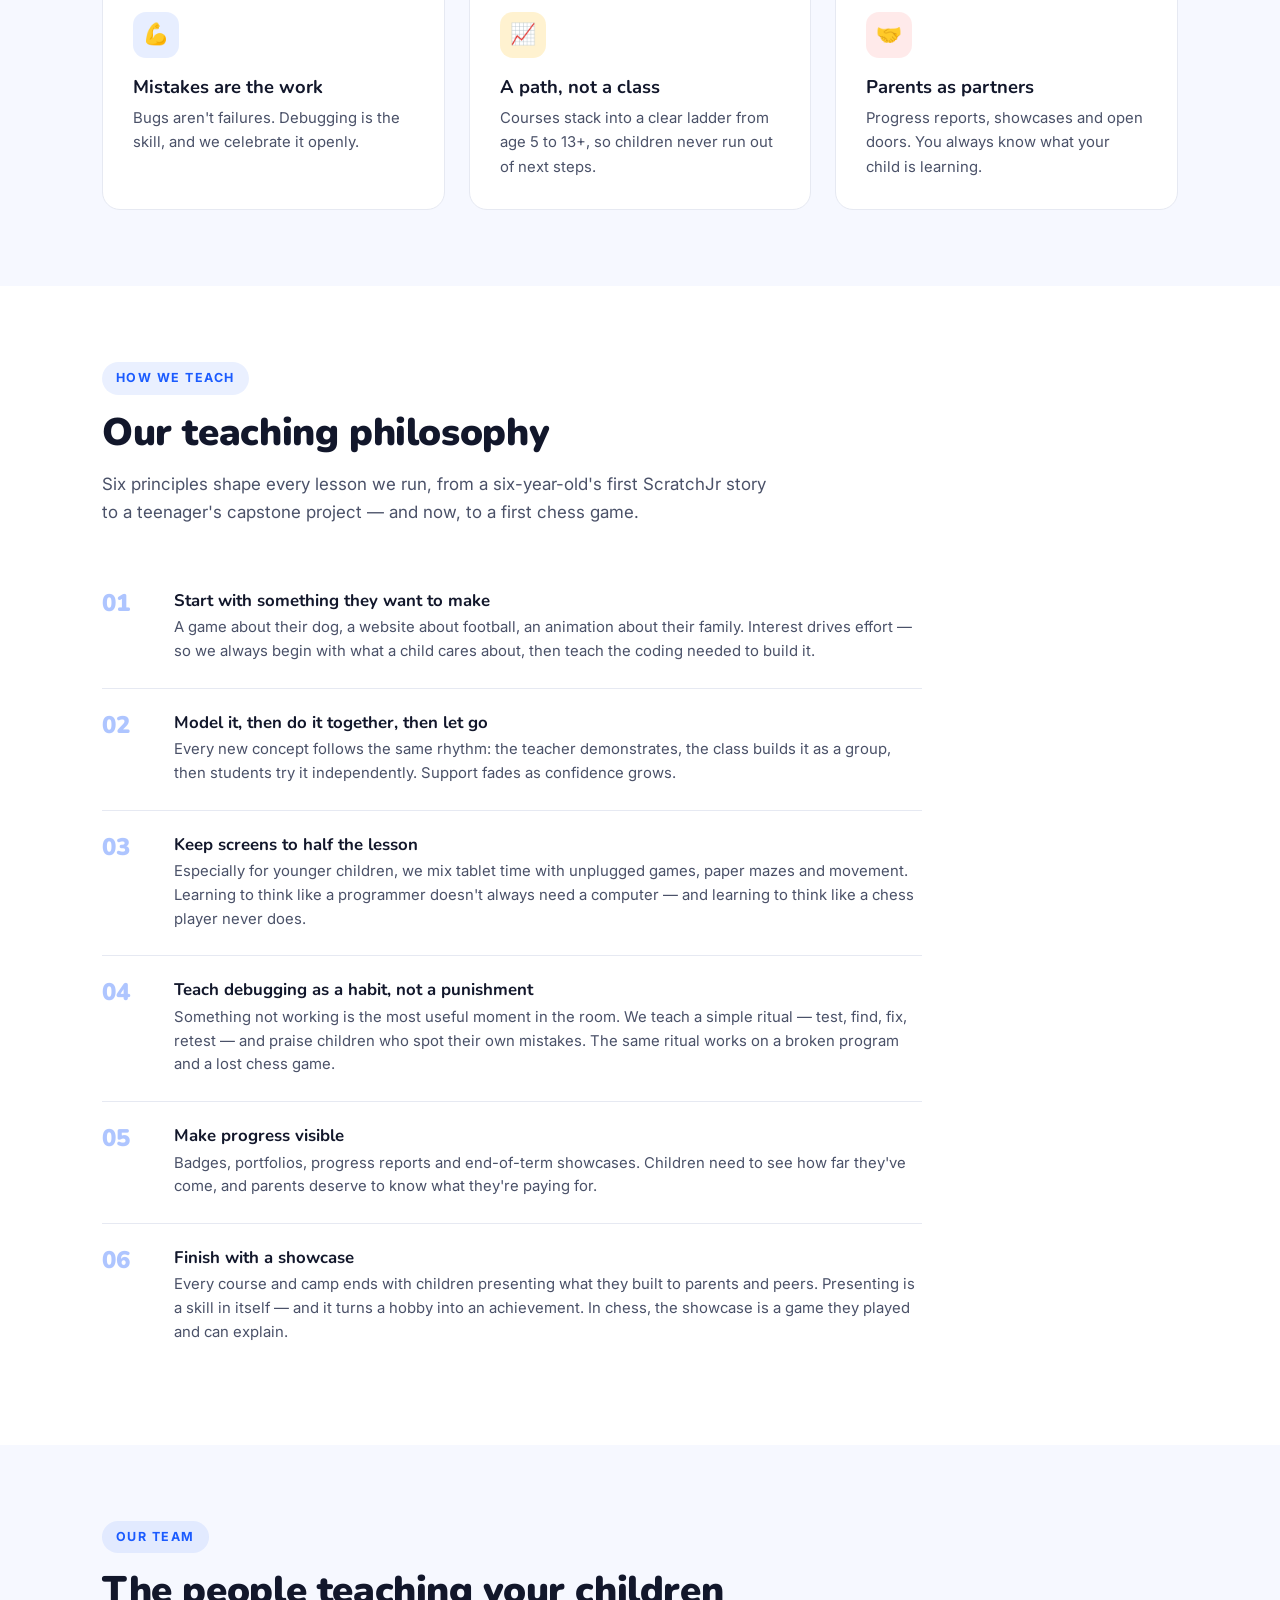
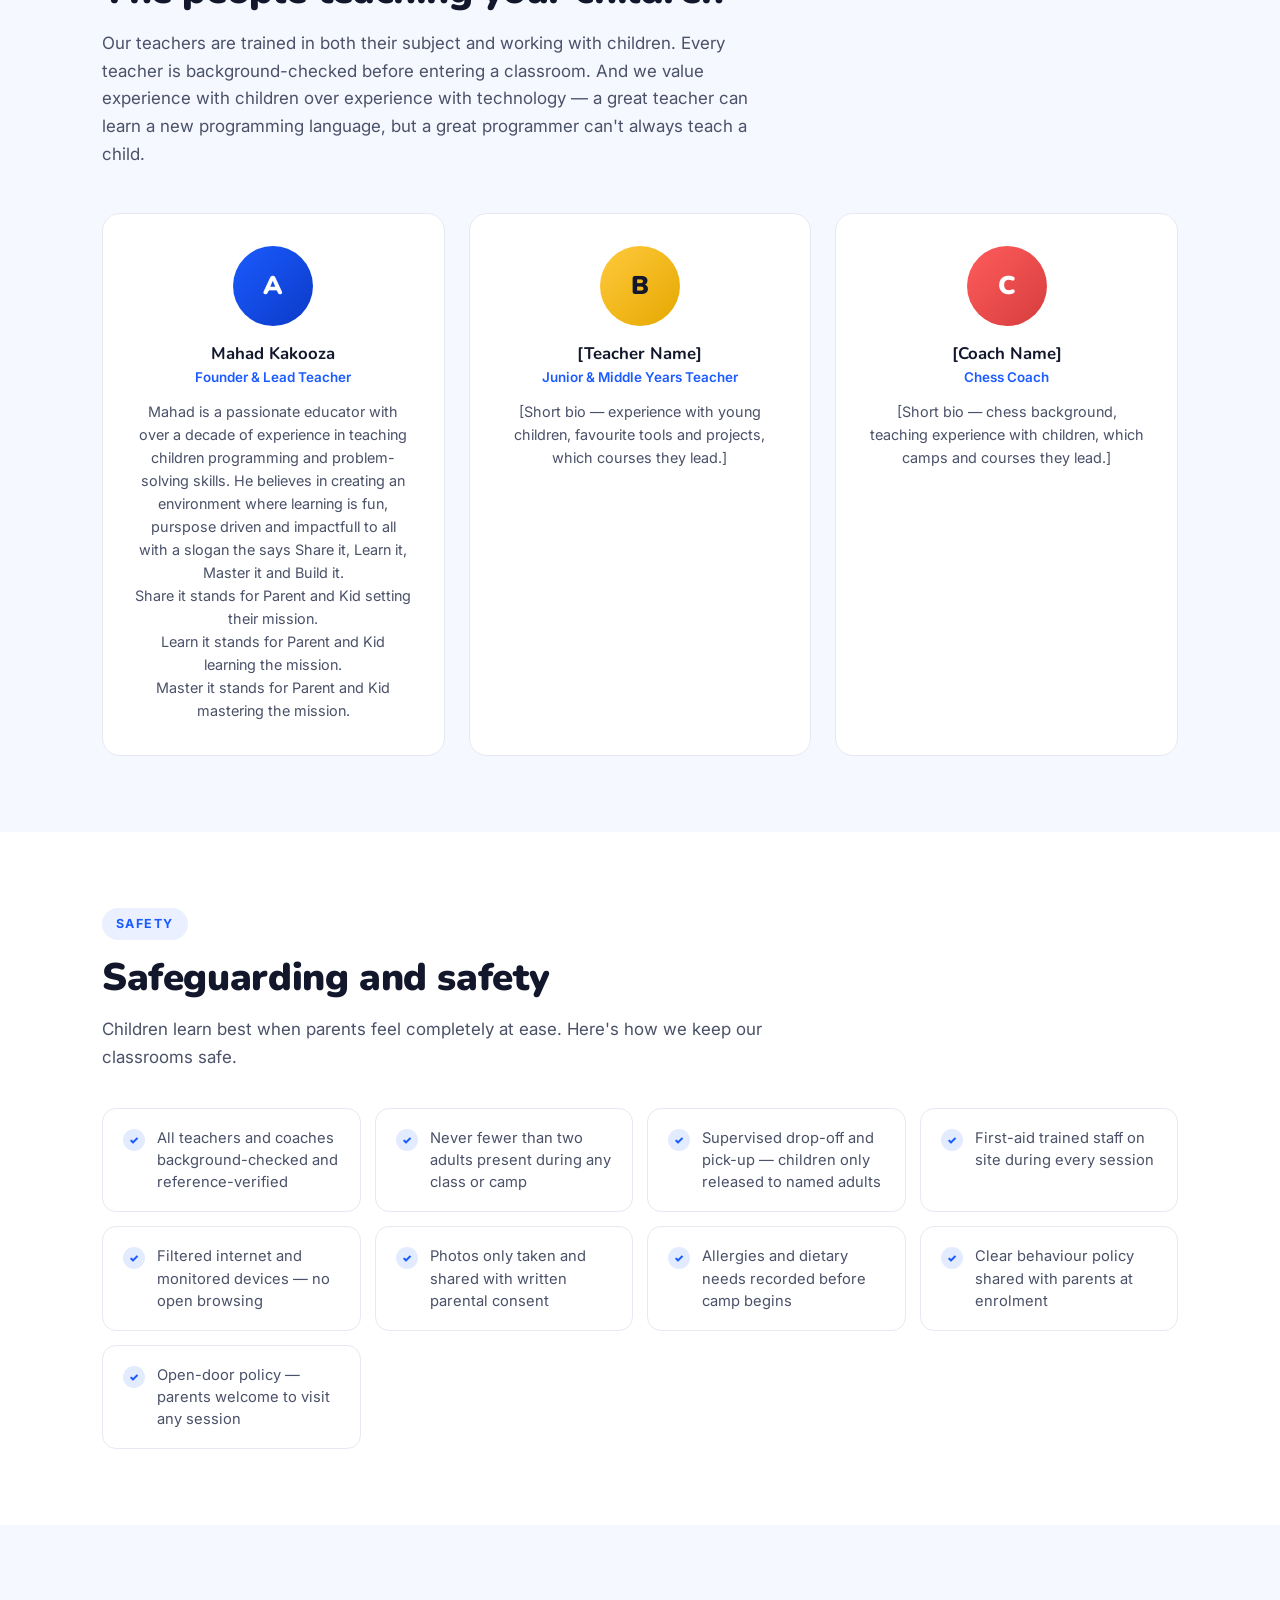
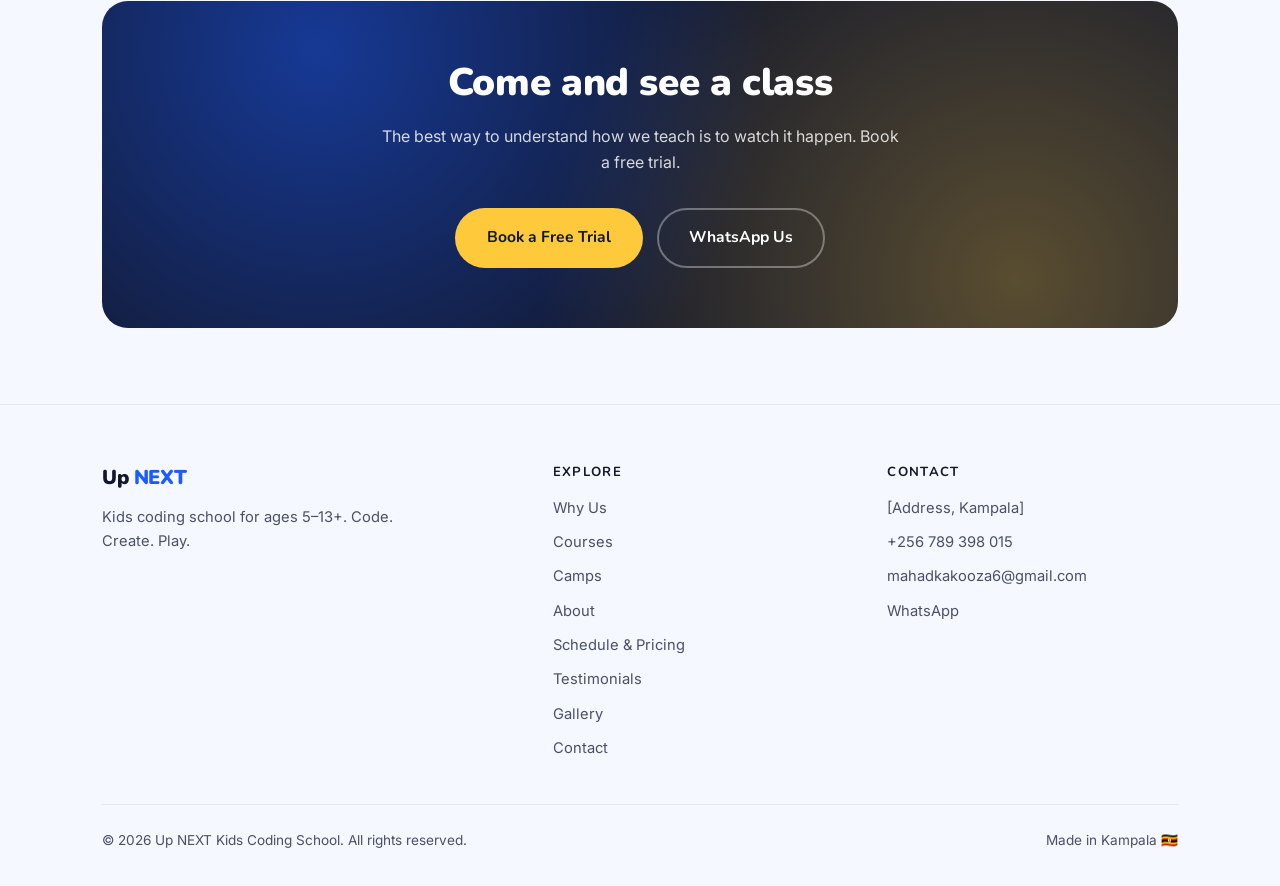
==== commit 033fc26f: "added chess" ====
--- a/about.html
+++ b/about.html
@@ -4,11 +4,11 @@
 <meta charset="UTF-8" />
 <meta name="viewport" content="width=device-width, initial-scale=1.0" />
 <title>About Us | Up NEXT Kids Coding School</title>
-<meta name="description" content="Up NEXT is a kids coding school in Kampala teaching ages 5–13+ to build games, websites and apps. Meet our team and learn how we teach." />
+<meta name="description" content="Up NEXT is a kids coding school in Kampala teaching ages 5–13+ to build games, websites and apps. Now with chess — because thinking is a skill you can train on a board. Meet our team and learn how we teach." />
 <link rel="canonical" href="https://upnext.ug/about.html" />
 
 <meta property="og:title" content="About Up NEXT — Kids Coding School" />
-<meta property="og:description" content="We teach kids to build, not just consume. Small classes, real projects, ages 5–13+." />
+<meta property="og:description" content="We teach kids to build, not just consume. Small classes, real projects, ages 5–13+. Now with chess." />
 <meta property="og:type" content="website" />
 <meta property="og:url" content="https://upnext.ug/about.html" />
 <meta property="og:image" content="https://upnext.ug/assets/preview.jpg" />
@@ -77,6 +77,11 @@
           first animation, and teenagers to publish their first website.
           Every one of them leaves with something they made themselves.
         </p>
+        <p>
+          In 2025 we added chess — because the thinking a child does on a chessboard
+          is the same thinking they need in front of a screen. Plan, act, observe,
+          adjust. We're building an academy around that one loop.
+        </p>
       </div>
 
       <div class="story-img">
@@ -136,7 +141,8 @@
     <h2>Our teaching philosophy</h2>
     <p class="lead" style="margin-top:16px">
       Six principles shape every lesson we run, from a six-year-old's first
-      ScratchJr story to a teenager's capstone project.
+      ScratchJr story to a teenager's capstone project — and now, to a first
+      chess game.
     </p>
 
     <div class="philosophy">
@@ -161,7 +167,7 @@
         <div class="phil-num">03</div>
         <div>
           <h3>Keep screens to half the lesson</h3>
-          <p>Especially for younger children, we mix tablet time with unplugged games, paper mazes and movement. Learning to think like a programmer doesn't always need a computer.</p>
+          <p>Especially for younger children, we mix tablet time with unplugged games, paper mazes and movement. Learning to think like a programmer doesn't always need a computer — and learning to think like a chess player never does.</p>
         </div>
       </div>
 
@@ -169,7 +175,7 @@
         <div class="phil-num">04</div>
         <div>
           <h3>Teach debugging as a habit, not a punishment</h3>
-          <p>Something not working is the most useful moment in the room. We teach a simple ritual — test, find, fix, retest — and praise children who spot their own mistakes.</p>
+          <p>Something not working is the most useful moment in the room. We teach a simple ritual — test, find, fix, retest — and praise children who spot their own mistakes. The same ritual works on a broken program and a lost chess game.</p>
         </div>
       </div>
 
@@ -185,7 +191,7 @@
         <div class="phil-num">06</div>
         <div>
           <h3>Finish with a showcase</h3>
-          <p>Every course and camp ends with children presenting what they built to parents and peers. Presenting is a skill in itself — and it turns a hobby into an achievement.</p>
+          <p>Every course and camp ends with children presenting what they built to parents and peers. Presenting is a skill in itself — and it turns a hobby into an achievement. In chess, the showcase is a game they played and can explain.</p>
         </div>
       </div>
 
@@ -199,17 +205,21 @@
     <span class="eyebrow">Our team</span>
     <h2>The people teaching your children</h2>
     <p class="lead" style="margin-top:16px">
-      Our teachers are trained in both coding and working with children.
+      Our teachers are trained in both their subject and working with children.
       Every teacher is background-checked before entering a classroom.
+      And we value experience with children over experience with technology — a great teacher can learn a new programming language, but a great programmer can't always teach a child.
     </p>
 
     <div class="team-grid">
 
       <div class="team-card">
         <div class="team-avatar">A</div>
-        <h3>[Teacher Name]</h3>
+        <h3>Mahad Kakooza</h3>
         <div class="team-role">Founder &amp; Lead Teacher</div>
-        <p>[Short bio — background in software or education, why they started Up NEXT, which age groups they teach.]</p>
+        <p>Mahad is a passionate educator with over a decade of experience in teaching children programming and problem-solving skills. He believes in creating an environment where learning is fun, purspose driven and impactfull to all with a slogan the says Share it, Learn it, Master it and Build it.</p>
+        <p>Share it stands for Parent and Kid setting their mission.</p>
+        <p>Learn it stands for Parent and Kid learning the mission.</p>
+        <p>Master it stands for Parent and Kid mastering the mission.</p>
       </div>
 
       <div class="team-card">
@@ -221,9 +231,9 @@
 
       <div class="team-card">
         <div class="team-avatar c">C</div>
-        <h3>[Teacher Name]</h3>
-        <div class="team-role">Senior &amp; Advanced Teacher</div>
-        <p>[Short bio — technical background, specialisation in Python, web or AI, which tracks they run.]</p>
+        <h3>[Coach Name]</h3>
+        <div class="team-role">Chess Coach</div>
+        <p>[Short bio — chess background, teaching experience with children, which camps and courses they lead.]</p>
       </div>
 
     </div>
@@ -243,7 +253,7 @@
     <div class="includes-grid">
       <div class="include">
         <div class="tick">✓</div>
-        <div>All teachers background-checked and reference-verified</div>
+        <div>All teachers and coaches background-checked and reference-verified</div>
       </div>
       <div class="include">
         <div class="tick">✓</div>
@@ -289,7 +299,7 @@
       <p>The best way to understand how we teach is to watch it happen. Book a free trial.</p>
       <div class="btns">
         <a href="contact.html" class="btn btn-primary">Book a Free Trial</a>
-        <a href="https://wa.me/256XXXXXXXXX" class="btn btn-ghost">WhatsApp Us</a>
+        <a href="https://wa.me/256789398015" class="btn btn-ghost">WhatsApp Us</a>
       </div>
     </div>
   </div>
--- a/assets/styles.css
+++ b/assets/styles.css
@@ -244,12 +244,20 @@
   background:#fff;border:1px solid var(--line);border-radius:var(--radius);
   padding:36px;box-shadow:var(--shadow);
 }
+
+/* Field labels — scoped so they don't leak into radio cards or consent rows */
 .field{margin-bottom:20px}
-.field label{
+.field > label:not(.consent):not(.radio-card){
   display:block;font-size:.88rem;font-weight:600;color:var(--ink);margin-bottom:7px;
 }
-.field label .req{color:var(--coral)}
-.field input,.field select,.field textarea{
+.field > label:not(.consent):not(.radio-card) .req{color:var(--coral)}
+
+.field input[type="text"],
+.field input[type="email"],
+.field input[type="tel"],
+.field input[type="number"],
+.field select,
+.field textarea{
   width:100%;padding:13px 16px;border:1.5px solid var(--line);
   border-radius:11px;font-family:inherit;font-size:.95rem;color:var(--ink);
   background:#fff;transition:.18s;
@@ -260,6 +268,7 @@
 .field textarea{resize:vertical;min-height:120px}
 .field-row{display:grid;grid-template-columns:1fr 1fr;gap:20px}
 @media(max-width:640px){.field-row{grid-template-columns:1fr;gap:0}}
+
 .hint{font-size:.82rem;color:var(--body);margin-top:6px}
 .hp{position:absolute;left:-9999px;opacity:0;height:0;width:0}
 
@@ -280,36 +289,83 @@
   border:1px solid rgba(255,92,92,.3);color:#B3261E;
 }
 
-/* Radio cards (booking form) */
-.radio-row{display:grid;grid-template-columns:1fr 1fr;gap:12px}
-@media(max-width:520px){.radio-row{grid-template-columns:1fr}}
-.radio-card{position:relative;display:block;cursor:pointer}
-.radio-card input{position:absolute;opacity:0;pointer-events:none}
-.rc-inner{
-  border:1.5px solid var(--line);border-radius:12px;padding:16px 18px;
-  transition:.18s;background:#fff;height:100%;
-}
-.radio-card input:checked + .rc-inner{
-  border-color:var(--blue);background:rgba(27,91,255,.05);
-  box-shadow:0 0 0 3px rgba(27,91,255,.1);
-}
-.radio-card input:focus-visible + .rc-inner{
-  outline:2px solid var(--blue);outline-offset:2px;
-}
-.rc-title{
-  font-family:'Nunito',sans-serif;font-weight:700;color:var(--ink);
-  font-size:.95rem;display:block;
-}
-.rc-sub{font-size:.82rem;color:var(--body);display:block;margin-top:3px}
-
-/* Consent checkboxes */
+/* ---------- Consent checkboxes ---------- */
 .consent{
   display:flex;gap:12px;align-items:flex-start;
   font-size:.88rem;line-height:1.55;font-weight:400;color:var(--body);
-}
-.consent input{
+  cursor:pointer;
+}
+.consent input[type="checkbox"]{
   width:auto;margin-top:3px;flex-shrink:0;
-  accent-color:var(--blue);transform:scale(1.15);
+  accent-color:var(--blue);transform:scale(1.15);cursor:pointer;
+}
+
+/* ---------- Radio card selector ---------- */
+.radio-row{
+  display:grid;grid-template-columns:1fr 1fr;gap:14px;margin-top:2px;
+}
+@media(max-width:560px){.radio-row{grid-template-columns:1fr}}
+
+.radio-card{
+  position:relative;display:block;cursor:pointer;
+}
+.radio-card input{
+  position:absolute;opacity:0;pointer-events:none;width:0;height:0;
+}
+
+.rc-inner{
+  display:flex;align-items:flex-start;gap:14px;
+  border:2px solid var(--line);border-radius:14px;
+  padding:18px 20px;background:#fff;height:100%;min-height:96px;
+  transition:border-color .18s, background .18s, box-shadow .18s;
+}
+.radio-card:hover .rc-inner{
+  border-color:#C9D4F5;background:#FAFBFF;
+}
+
+.rc-radio{
+  width:22px;height:22px;border-radius:50%;
+  border:2px solid var(--line);flex-shrink:0;
+  display:grid;place-items:center;background:#fff;
+  transition:border-color .18s;margin-top:2px;
+}
+.rc-radio::after{
+  content:"";width:10px;height:10px;border-radius:50%;
+  background:var(--blue);transform:scale(0);
+  transition:transform .18s;
+}
+
+.rc-body{
+  display:flex;flex-direction:column;gap:4px;flex:1;min-width:0;
+}
+.rc-title{
+  font-family:'Nunito',sans-serif;font-weight:900;
+  font-size:1rem;color:var(--ink);line-height:1.25;
+}
+.rc-sub{
+  font-size:.86rem;color:var(--body);line-height:1.4;
+}
+
+/* Checked state */
+.radio-card input:checked + .rc-inner{
+  border-color:var(--blue);
+  background:rgba(27,91,255,.04);
+  box-shadow:0 0 0 4px rgba(27,91,255,.08);
+}
+.radio-card input:checked + .rc-inner .rc-radio{
+  border-color:var(--blue);
+}
+.radio-card input:checked + .rc-inner .rc-radio::after{
+  transform:scale(1);
+}
+.radio-card input:checked + .rc-inner .rc-title,
+.radio-card input:checked + .rc-inner .rc-sub{
+  color:var(--blue-dark);
+}
+
+/* Keyboard focus */
+.radio-card input:focus-visible + .rc-inner{
+  outline:2px solid var(--blue);outline-offset:3px;
 }
 
 /* Summary lists in sidebar */
